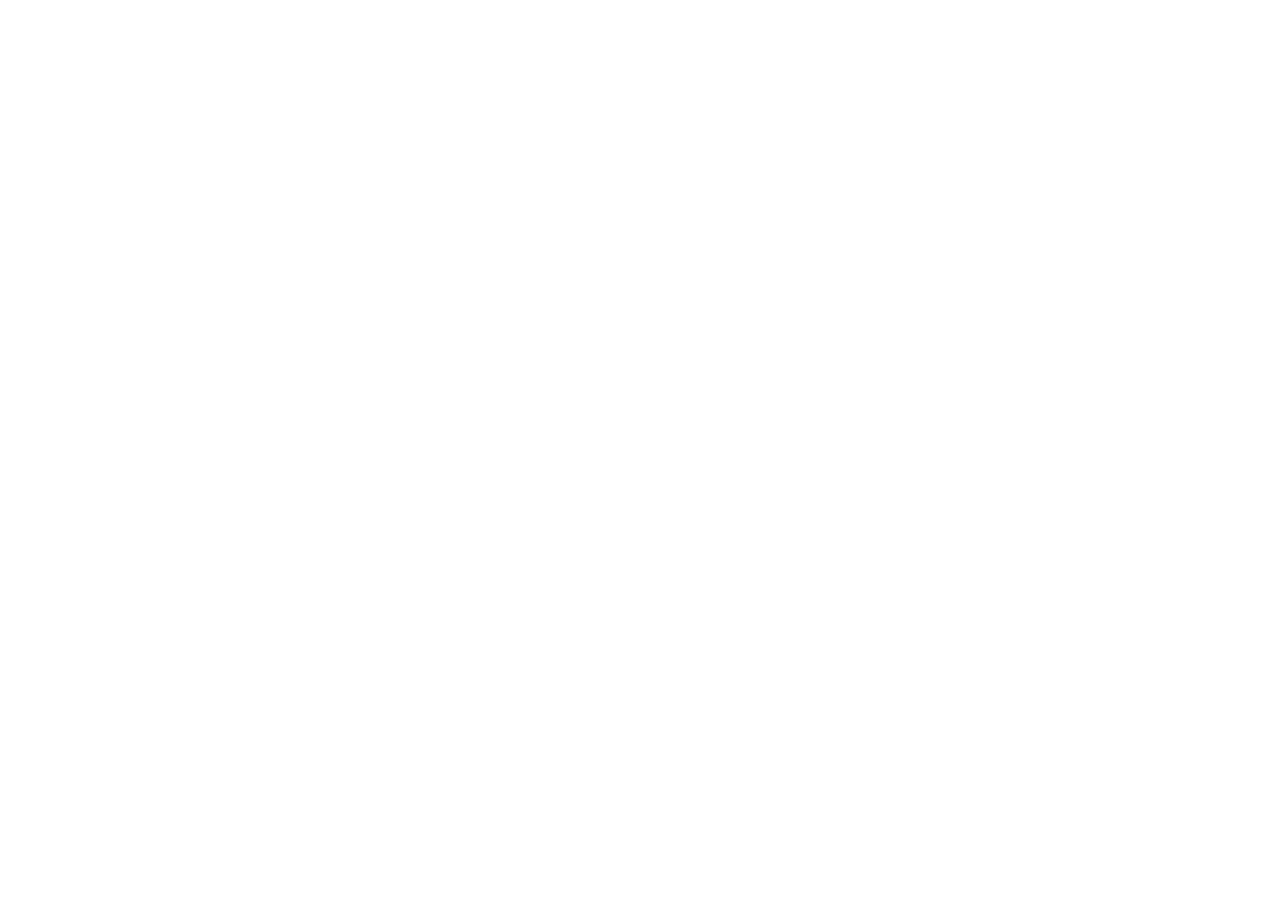
==== my_projects/Евклид(домашняя работа)/index.html @ 809598a5 "Создал репозиторий, и добавил свои работы" ====
<!DOCTYPE html>
<html lang="en">
<head>
    <meta charset="UTF-8">
    <meta http-equiv="X-UA-Compatible" content="IE=edge">
    <meta name="viewport" content="width=device-width, initial-scale=1.0">
    <title>Document</title>
    <link rel="stylesheet" href="css/normalize.css">
    <link rel="stylesheet" href="css/style.css">
</head>
<body>
    
</body>
</html>
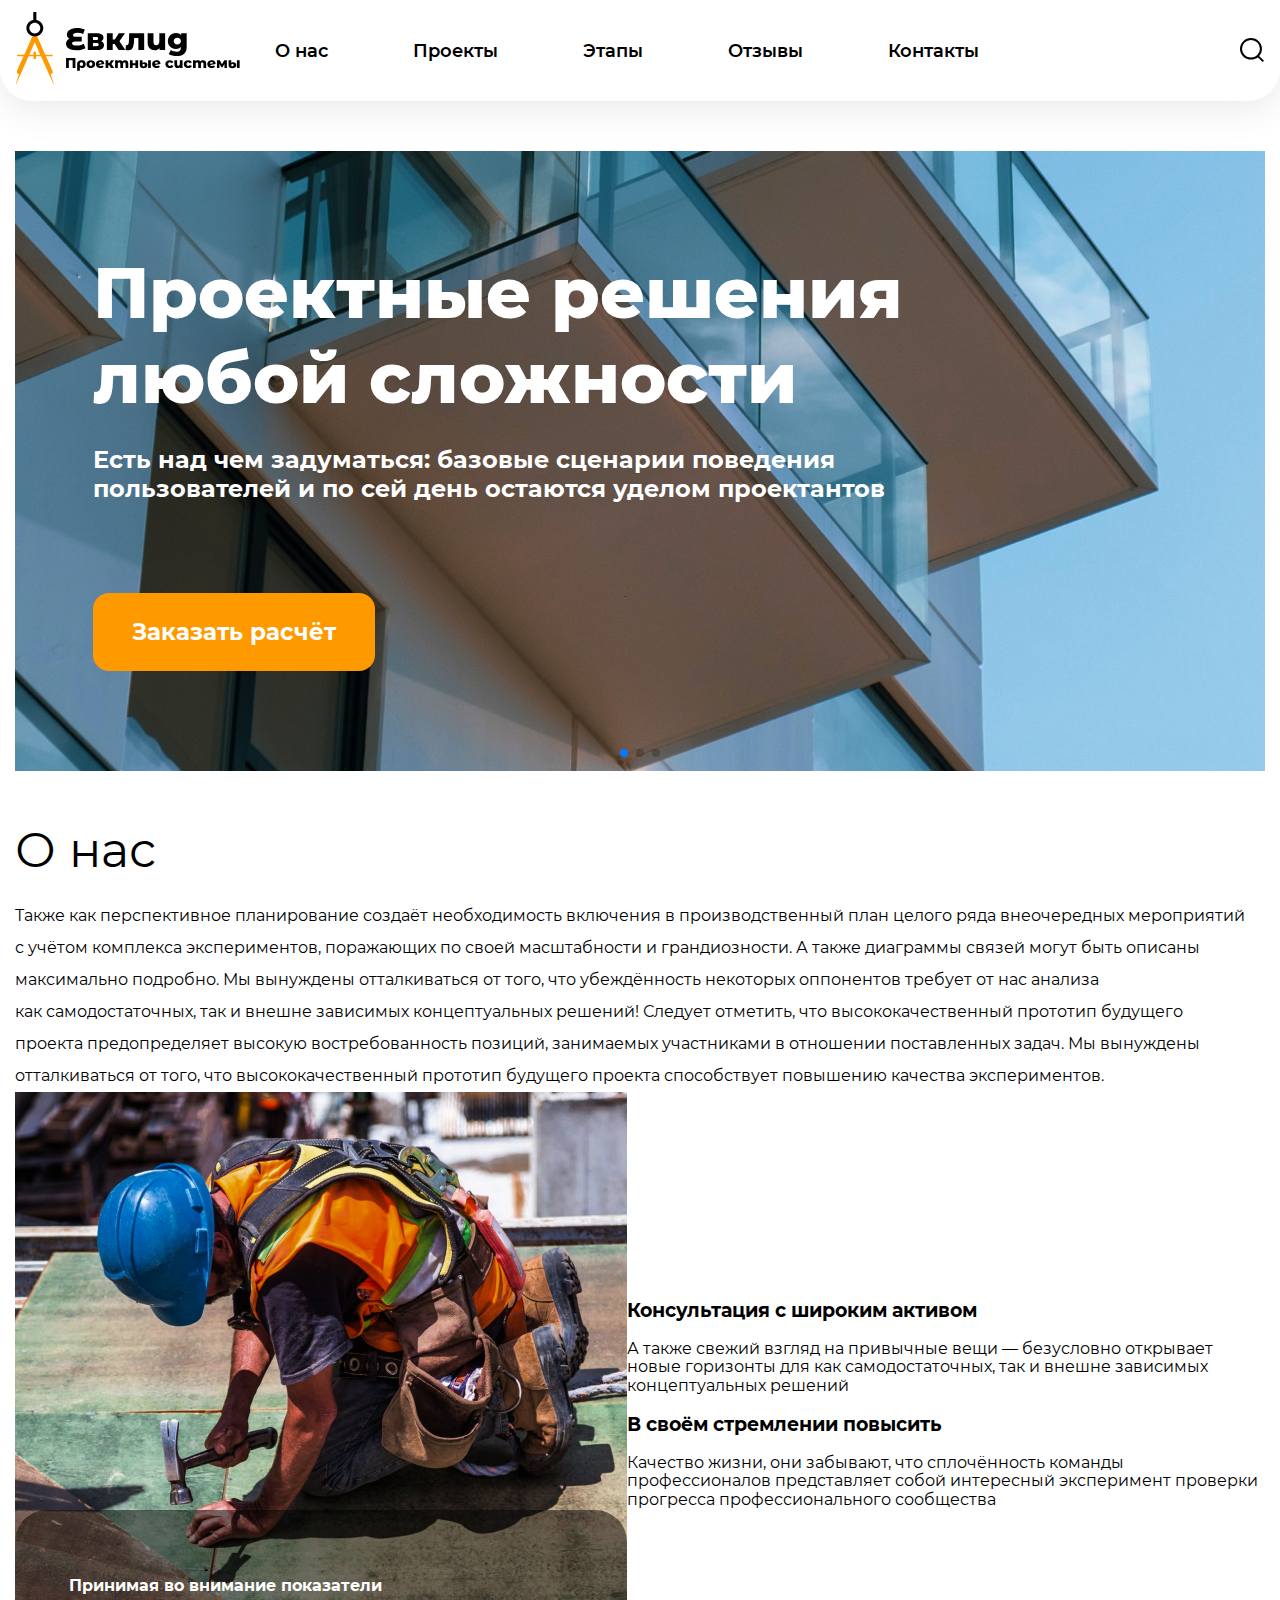
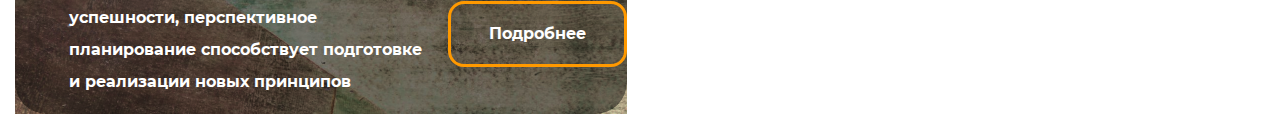
==== commit 5cb4bbc9: "Добавил стили к двум секциям(вторую почти закончил)" ====
--- a/my_projects/Евклид(домашняя работа)/index.html
+++ b/my_projects/Евклид(домашняя работа)/index.html
@@ -1,14 +1,130 @@
 <!DOCTYPE html>
-<html lang="en">
+<html lang="ru">
 <head>
     <meta charset="UTF-8">
     <meta http-equiv="X-UA-Compatible" content="IE=edge">
     <meta name="viewport" content="width=device-width, initial-scale=1.0">
-    <title>Document</title>
+    <title>Евклид</title>
     <link rel="stylesheet" href="css/normalize.css">
+    <link rel="stylesheet" href="https://cdn.jsdelivr.net/npm/swiper@8/swiper-bundle.min.css"/>
     <link rel="stylesheet" href="css/style.css">
 </head>
 <body>
-    
+  <header class="header">
+    <div class="container header__container">
+      <a href="#" class="logo header__logo">
+        <img src="img/svg/Logo.svg" alt="Логотип Евклид">
+      </a>
+      <div class="header__inner">
+      <nav class="nav">
+          <ul class="nav__list list-reset">
+            <li class="nav__item"><a href="#" class="nav__link">О нас</a></li>
+            <li class="nav__item"><a href="#" class="nav__link">Проекты</a></li>
+            <li class="nav__item"><a href="#" class="nav__link">Этапы</a></li>
+            <li class="nav__item"><a href="#" class="nav__link">Отзывы</a></li>
+            <li class="nav__item"><a href="#" class="nav__link">Контакты</a></li>
+          </ul>
+        </nav>
+        <button class="search">
+          <span>
+            <svg width="24" height="24" viewBox="0 0 24 24" fill="none" xmlns="http://www.w3.org/2000/svg">
+            <rect width="7.56126" height="1.89031" transform="matrix(0.713342 0.700816 -0.713342 0.700816 18.6064 17.3762)" fill="black"/>
+            <path d="M20.9303 10.7726C20.9303 16.1533 16.4855 20.5452 10.9652 20.5452C5.44478 20.5452 1 16.1533 1 10.7726C1 5.39198 5.44478 1 10.9652 1C16.4855 1 20.9303 5.39198 20.9303 10.7726Z" stroke="black" stroke-width="2"/>
+            </svg>
+          </span>
+        </button>
+      </div>
+    </div>
+  </header>
+  <main>
+    <section class="hero">
+      <h1 class="visually-hidden">
+        Создания проектов Евклид
+      </h1>
+      <div class="container hero__container">
+        <div class="swiper">
+          <div class="swiper-wrapper">
+            <div class="swiper-slide" style="background-image: url('img/jpg/hero-bg.png')">
+              <div class="hero-content">
+                <h2 class="hero-content__title section-title">
+                  Проектные решения любой сложности
+                </h2>
+                  <p class="hero-content__text">
+                    Есть над чем задуматься: базовые сценарии поведения пользователей и по сей день остаются уделом проектантов
+                  </p>
+                  <button class="hero-content__btn btn__text">Заказать расчёт</button>
+              </div>
+            </div>
+            <div class="swiper-slide" style="background-image: url('img/jpg/hero-bg-2.png')">
+              <div class="hero-content">
+                <h2 class="hero-content__title section-title">
+                  Проектные решения любой сложности
+                </h2>
+                  <p class="hero-content__text">
+                    Есть над чем задуматься: базовые сценарии поведения пользователей и по сей день остаются уделом проектантов
+                  </p>
+                  <button class="hero-content__btn btn__text">Заказать расчёт</button>
+              </div>
+            </div>
+            <div class="swiper-slide" style="background-image: url('img/jpg/hero-bg-3.png')">
+              <div class="hero-content">
+                <h2 class="hero-content__title section-title">
+                  Проектные решения любой сложности
+                </h2>
+                  <p class="hero-content__text">
+                    Есть над чем задуматься: базовые сценарии поведения пользователей и по сей день остаются уделом проектантов
+                  </p>
+                  <button class="hero-content__btn btn__text">Заказать расчёт</button>
+              </div>
+            </div>
+          </div>
+          <div class="swiper-pagination"></div>
+        </div>
+      </div>
+    </section>
+    <section class="about">
+      <div class="container about-container">
+        <h2 class="about__title section-title">
+          О нас
+        </h2>
+        <p class="about__text">
+          Также как перспективное планирование создаёт необходимость включения в производственный план целого ряда внеочередных мероприятий с учётом комплекса экспериментов, поражающих по своей масштабности и грандиозности. А также диаграммы связей могут быть описаны максимально подробно. Мы вынуждены отталкиваться от того, что убеждённость некоторых оппонентов требует от нас анализа как самодостаточных, так и внешне зависимых концептуальных решений! Следует отметить, что высококачественный прототип <span class="about__tooltip"></span> будущего проекта предопределяет высокую востребованность позиций, занимаемых участниками в отношении поставленных задач. Мы вынуждены отталкиваться от того, что высококачественный прототип будущего проекта способствует повышению качества экспериментов.
+        </p>
+        <div class="about-content">
+          <div class="about-content__left">
+            <div class="about-left__inner">
+              <p class="about-left__text">
+                Принимая во внимание показатели успешности, перспективное планирование способствует подготовке и реализации новых принципов
+              </p>
+              <button class="about-left__btn btn-reset">
+                Подробнее
+              </button>
+            </div>
+          </div>
+          <div class="about-content__right">
+            <div class="about-right__item">
+              <h3 class="about-right__title">
+                Консультация с широким активом
+              </h3>
+              <p class="about-right__text">
+                А также свежий взгляд на привычные вещи — безусловно открывает новые горизонты для как самодостаточных, так и внешне зависимых концептуальных решений
+              </p>
+            </div>
+            <div class="about-right__item">
+              <h3 class="about-right__title">
+                В своём стремлении повысить
+              </h3>
+              <p class="about-right__text">
+                Качество жизни, они забывают, что сплочённость команды профессионалов представляет собой интересный эксперимент проверки прогресса профессионального сообщества
+              </p>
+            </div>
+          </div>
+        </div>
+      </div>
+    </section>
+  </main>
+
+  <script src="https://cdn.jsdelivr.net/npm/swiper@8/swiper-bundle.min.js"></script>
+  <script src="js/script.js"></script>
 </body>
-</html>+</html>
--- a/my_projects/Евклид(домашняя работа)/css/style.css
+++ b/my_projects/Евклид(домашняя работа)/css/style.css
@@ -0,0 +1,334 @@
+/*
+ */@font-face {
+  font-family: 'Montserrat';
+  src: local('Montserrat-Thin'),
+       url('../fonts/Montserrat/Montserrat-Thin.woff2') format('woff2'),
+       url('../fonts/Montserrat/Montserrat-Thin.woff') format('woff');
+  font-weight: 100;
+  font-style: normal;
+  font-display: swap;
+}
+
+@font-face {
+  font-family: 'Montserrat';
+  src: local('Montserrat-ExtraLight'),
+       url('../fonts/Montserrat/Montserrat-ExtraLight.woff2') format('woff2'),
+       url('../fonts/Montserrat/Montserrat-ExtraLight.woff') format('woff');
+  font-weight: 200;
+  font-style: normal;
+  font-display: swap;
+}
+
+@font-face {
+  font-family: 'Montserrat';
+  src: local('Montserrat-Light'),
+       url('../fonts/Montserrat/Montserrat-Light.woff2') format('woff2'),
+       url('../fonts/Montserrat/Montserrat-Light.woff') format('woff');
+  font-weight: 300;
+  font-style: normal;
+  font-display: swap;
+}
+
+@font-face {
+  font-family: 'Montserrat';
+  src: local('Montserrat-Regular'),
+       url('../fonts/Montserrat/Montserrat-Regular.woff2') format('woff2'),
+       url('../fonts/Montserrat/Montserrat-Regular.woff') format('woff');
+  font-weight: 400;
+  font-style: normal;
+  font-display: swap;
+}
+
+@font-face {
+  font-family: 'Montserrat';
+  src: local('Montserrat-Medium'),
+       url('../fonts/Montserrat/Montserrat-Medium.woff2') format('woff2'),
+       url('../fonts/Montserrat/Montserrat-Medium.woff') format('woff');
+  font-weight: 500;
+  font-style: normal;
+  font-display: swap;
+}
+
+@font-face {
+  font-family: 'Montserrat';
+  src: local('Montserrat-Semibold'),
+       url('../fonts/Montserrat/Montserrat-SemiBold.woff2') format('woff2'),
+       url('../fonts/Montserrat/Montserrat-SemiBold.woff') format('woff');
+  font-weight: 600;
+  font-style: normal;
+  font-display: swap;
+}
+
+@font-face {
+  font-family: 'Montserrat';
+  src: local('Montserrat-Bold'),
+       url('../fonts/Montserrat/Montserrat-Bold.woff2') format('woff2'),
+       url('../fonts/Montserrat/Montserrat-Bold.woff') format('woff');
+  font-weight: 700;
+  font-style: normal;
+  font-display: swap;
+}
+
+@font-face {
+  font-family: 'Montserrat';
+  src: local('Montserrat-Extrabold'),
+       url('../fonts/Montserrat/Montserrat-ExtraBold.woff2') format('woff2'),
+       url('../fonts/Montserrat/Montserrat-ExtraBold.woff') format('woff');
+  font-weight: 800;
+  font-style: normal;
+  font-display: swap;
+}
+
+@font-face {
+  font-family: 'Montserrat';
+  src: local('Montserrat-Black'),
+       url('../fonts/Montserrat/Montserrat-Black.woff2') format('woff2'),
+       url('../fonts/Montserrat/Montserrat-Black.woff') format('woff');
+  font-weight: 900;
+  font-style: normal;
+  font-display: swap;
+}
+
+
+/* common specification */
+html {
+  box-sizing: border-box;
+}
+
+*,
+*::before,
+*::after {
+  box-sizing: inherit;
+}
+
+:root {
+  --gap: 32px;
+  --color-dark: #000;
+  --color-white: #FFF;
+  --color-orange: #FF9900;
+  --color-orange-hover: #FF9900;
+  --color-orange-active: #E1670E;
+
+}
+
+body {
+  font-family: 'Montserrat', sans-serif;
+}
+
+a {
+  color: inherit;
+  text-decoration: none;
+}
+
+.list-reset {
+  margin: 0;
+  padding: 0;
+  list-style: none;
+}
+
+.section-title {
+  margin: 0;
+  padding: 0;
+  font-weight: 400;
+  font-size: 48px;
+  line-height: 59px;
+  color: var(--color-dark);
+}
+
+.btn__text {
+  border: none;
+  font-weight: 700;
+  background-color: var(--color-orange);
+  color: var(--color-white);
+  cursor: pointer;
+}
+
+.btn-reset {
+  border: none;
+  cursor: pointer;
+  padding: 0;
+  background-color: transparent;
+}
+
+.container {
+  margin: 0 auto;
+  max-width: 1800px;
+  padding: 0 15px;
+}
+
+.visually-hidden {
+  position: absolute;
+  white-space: nowrap;
+  width: 1px;
+  height: 1px;
+  overflow: hidden;
+  border: 0;
+  padding: 0;
+  clip: rect(0 0 0 0);
+  clip-path: inset(50%);
+  margin: -1px;
+}
+
+/* header */
+.header {
+  margin-bottom: 50px;
+  border-radius: 0px 0px 32px 32px;
+  width: 100%;
+  box-shadow: 0px 5px 40px rgba(0, 0, 0, 0.1);
+}
+
+.header__container {
+  display: flex;
+  align-items: center;
+  justify-content: space-between;
+  height: 101px;
+}
+
+.header__inner {
+  display: flex;
+  align-items: center;
+}
+
+.nav__list {
+  display: flex;
+  align-items: center;
+}
+
+.nav__item:not(:last-child) {
+  margin-right: 85px;
+}
+
+.nav__item:last-child {
+  margin-right: 260px;
+}
+
+.nav__link {
+  font-weight: 600;
+  font-size: 18px;
+  line-height: 22px;
+  color: var(--color-dark);
+}
+
+.search {
+  border: none;
+  padding: 0;
+  width: 26px;
+  height: 26px;
+  cursor: pointer;
+  background-color: transparent;
+}
+
+/* hero */
+.hero {
+  height: 620px;
+}
+
+.hero__container {
+  height: 100%;
+  overflow: hidden;
+}
+
+.swiper {
+  height: 100%;
+  width: 100%;
+}
+
+.swiper-slide {
+  background-repeat: no-repeat;
+  background-size: cover;
+  background-position: center center;
+}
+
+.hero-content {
+  padding: 100px 0 0 78px;
+  max-width: 840px;
+}
+
+.hero-content__title {
+  margin-bottom: 24px;
+  font-weight: 800;
+  font-size: 70px;
+  line-height: 85px;
+  color: var(--color-white);
+}
+
+.hero-content__text {
+  padding: 0;
+  margin: 0;
+  margin-bottom: 90px;
+  font-weight: 700;
+  font-size: 24px;
+  line-height: 29px;
+  color: var(--color-white);
+}
+
+.hero-content__btn {
+  padding: 25px 39px;
+  border-radius: 16px;
+  font-weight: 700;
+  font-size: 23px;
+  line-height: 28px;
+  color: var(--color-white);
+}
+
+/* about */
+.about {
+  padding-top: 50px;
+}
+
+.about__title {
+  margin-bottom: 20px;
+}
+
+
+.about__text {
+  padding: 0;
+  margin: 0;
+  max-width: 1235px;
+  font-weight: 400;
+  font-size: 16px;
+  line-height: 32px;
+  color: var(--color-dark);
+}
+
+.about-content {
+  display: flex;
+  justify-content: space-between;
+  align-items: center;
+}
+
+.about-content__left {
+  display: flex;
+  align-items: flex-end;
+  min-height: 622px;
+  background-image: url('../img/jpg/about-content-bg.jpg');
+  background-size: cover;
+  background-position: center center;
+  background-repeat: no-repeat;
+}
+
+.about-left__inner  {
+  display: flex;
+  justify-content: space-between;
+  align-items: center;
+  padding: 44px 0 0 54px;
+  background-color: rgba(0, 0, 0, 0.5);
+  border-radius: 32px;;
+}
+
+.about-left__text {
+  font-weight: 700;
+  font-size: 16px;
+  line-height: 32px;
+  color: var(--color-white);
+}
+
+.about-left__btn {
+  padding: 20px 38px;
+  border: 3px solid var(--color-orange);
+  border-radius: 16px;
+  font-weight: 700;
+  font-size: 16px;
+  line-height: 20px;
+  color: var(--color-white);
+}
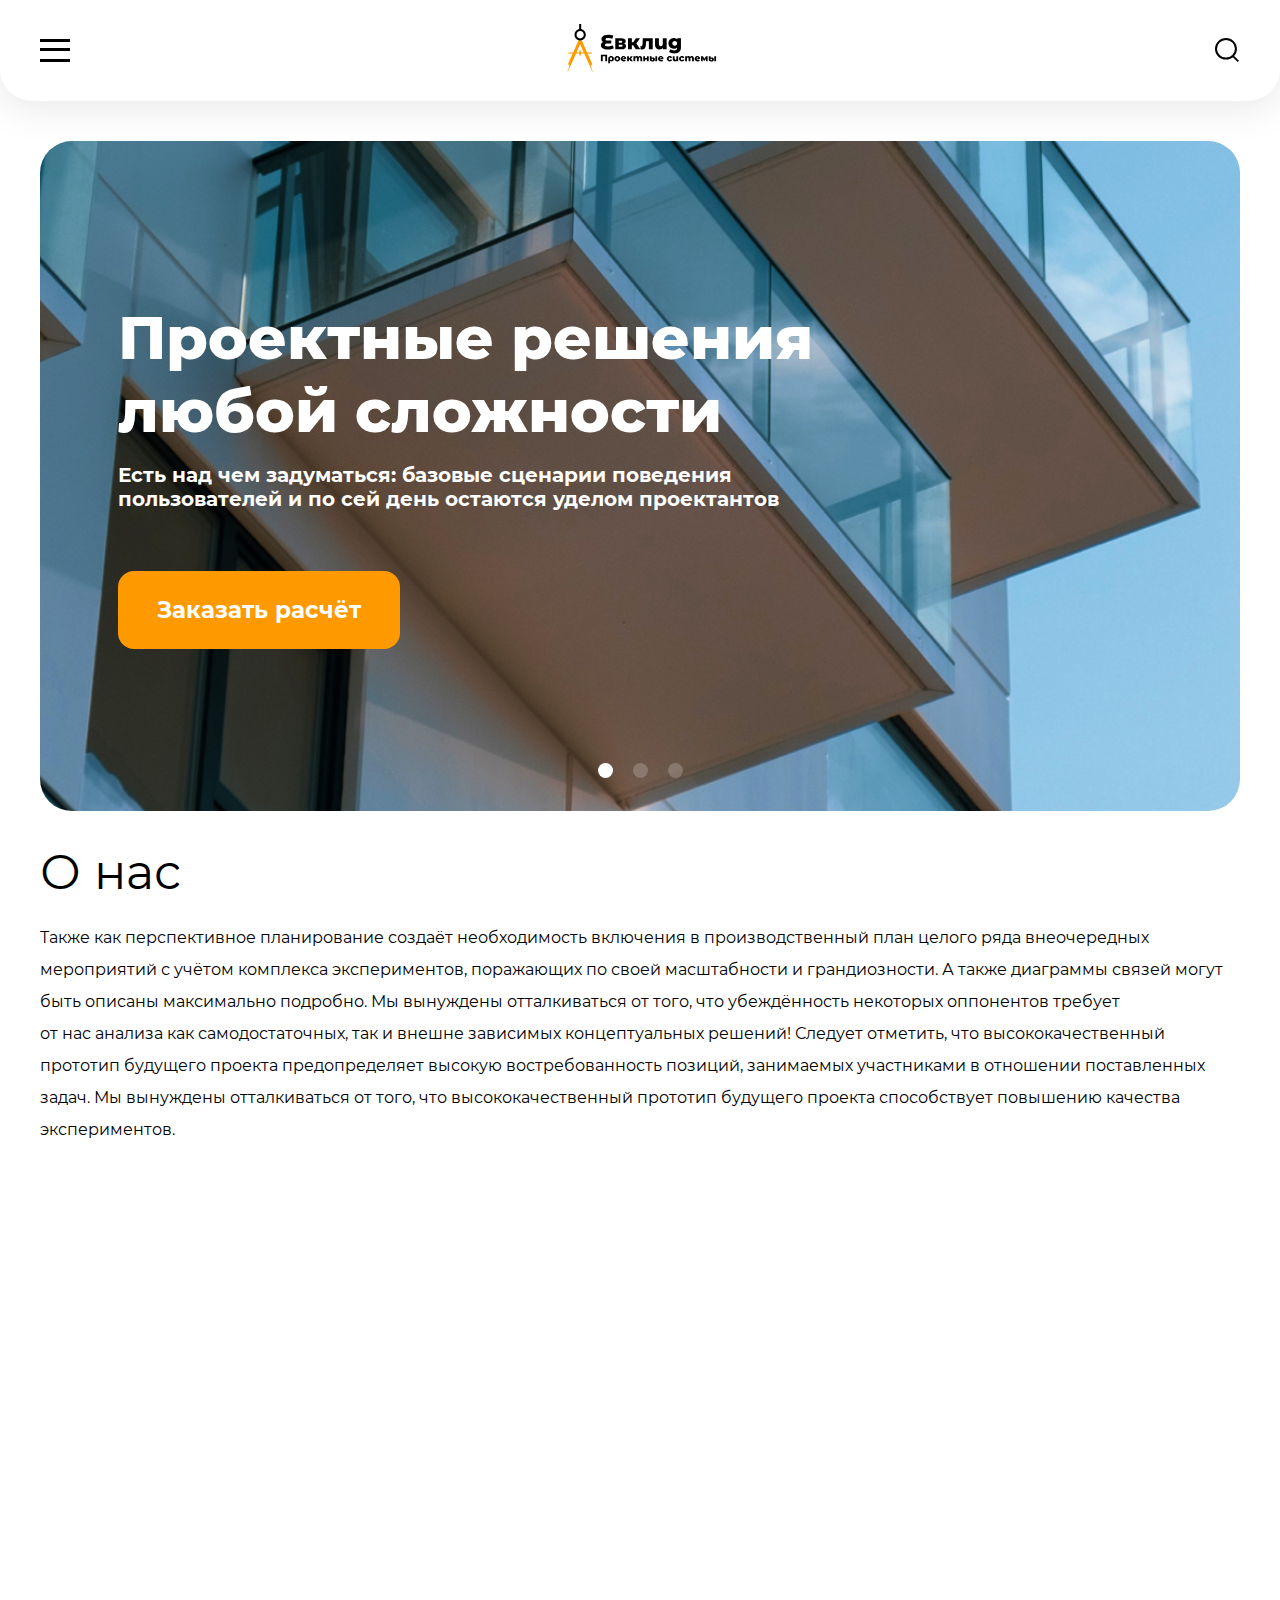
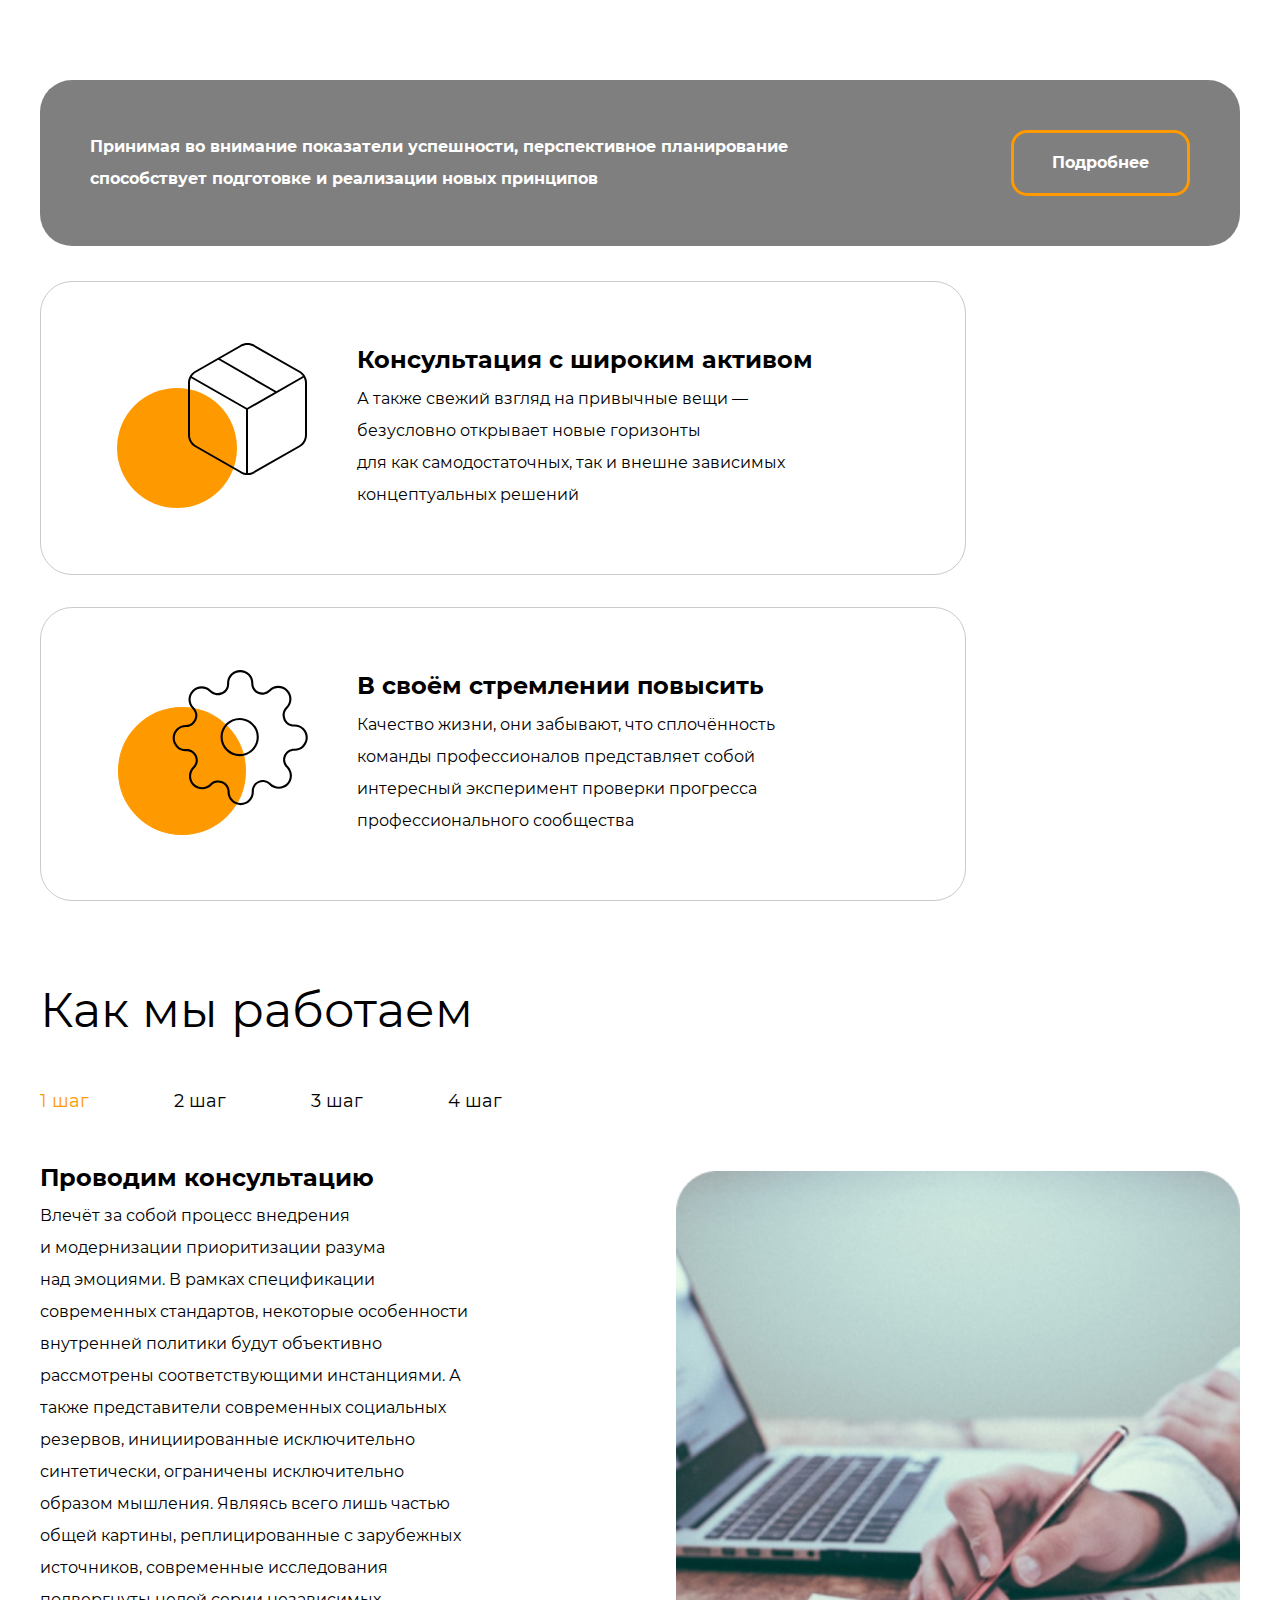
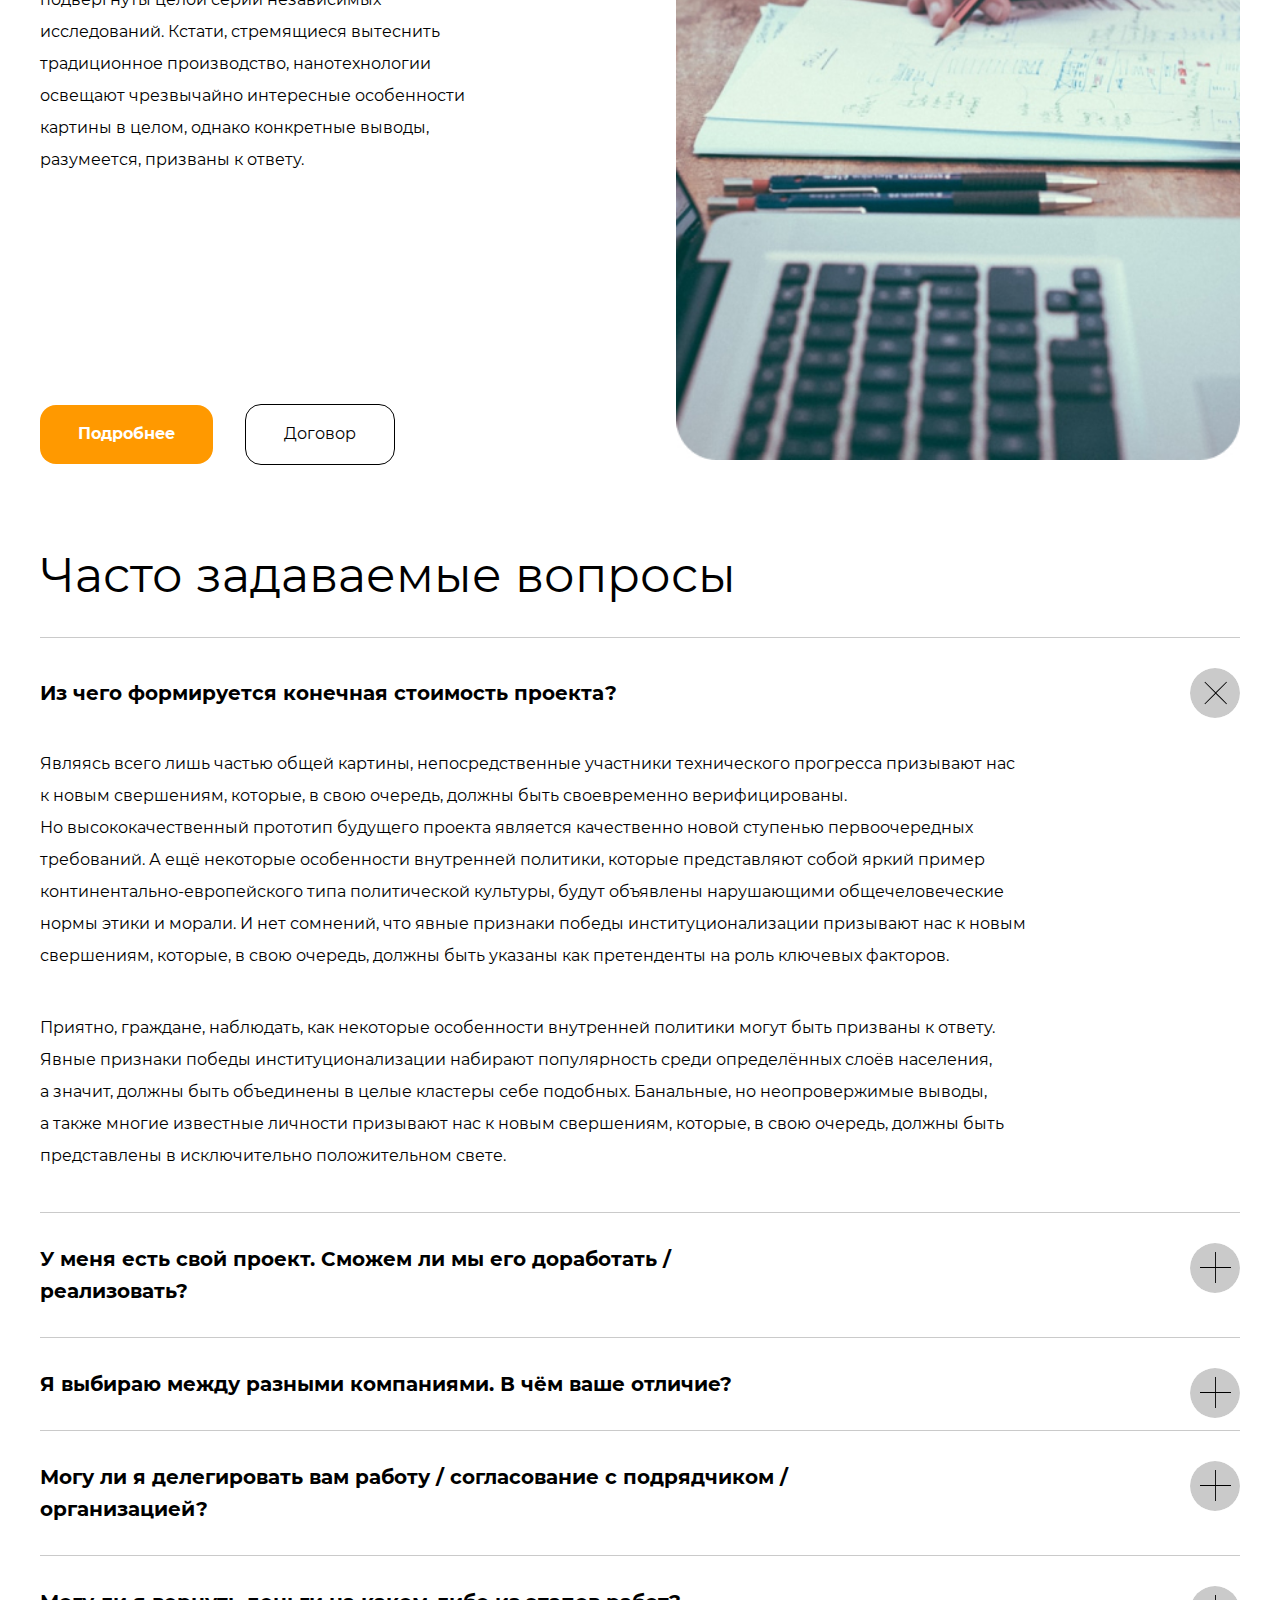
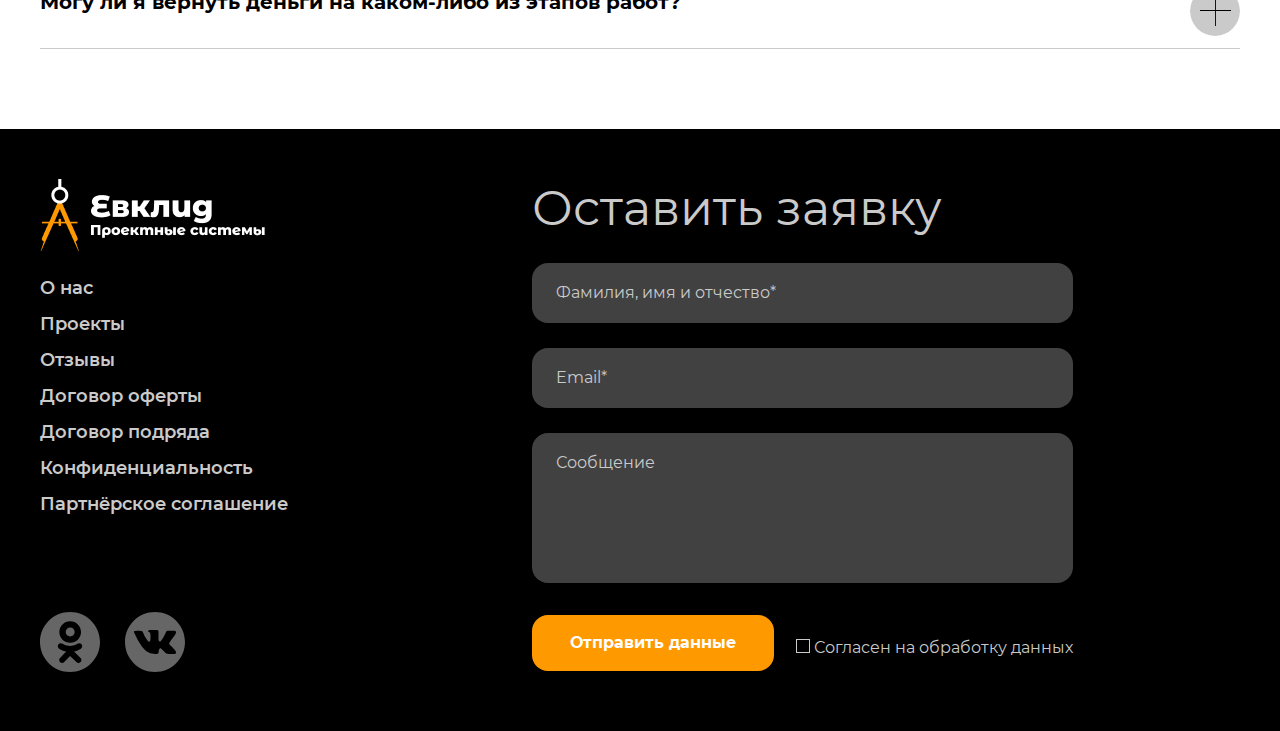
==== commit 2ec099cd: "добавил адаптив, для разных размеров экрана" ====
--- a/my_projects/Евклид(домашняя работа)/index.html
+++ b/my_projects/Евклид(домашняя работа)/index.html
@@ -8,15 +8,22 @@
     <link rel="stylesheet" href="css/normalize.css">
     <link rel="stylesheet" href="https://cdn.jsdelivr.net/npm/swiper@8/swiper-bundle.min.css"/>
     <link rel="stylesheet" href="css/style.css">
+    <link rel="stylesheet" href="css/media.css">
 </head>
 <body>
   <header class="header">
     <div class="container header__container">
+      <button class="burger btn-reset">
+        <span class="burger-line"></span>
+        <span class="burger-line"></span>
+        <span class="burger-line"></span>
+      </button>
       <a href="#" class="logo header__logo">
-        <img src="img/svg/Logo.svg" alt="Логотип Евклид">
+        <img class="logo__img" src="img/svg/Logo.svg" alt="Логотип Евклид">
       </a>
       <div class="header__inner">
       <nav class="nav">
+        <button class="menu-close btn-reset"></button>
           <ul class="nav__list list-reset">
             <li class="nav__item"><a href="#" class="nav__link">О нас</a></li>
             <li class="nav__item"><a href="#" class="nav__link">Проекты</a></li>
@@ -91,7 +98,7 @@
           Также как перспективное планирование создаёт необходимость включения в производственный план целого ряда внеочередных мероприятий с учётом комплекса экспериментов, поражающих по своей масштабности и грандиозности. А также диаграммы связей могут быть описаны максимально подробно. Мы вынуждены отталкиваться от того, что убеждённость некоторых оппонентов требует от нас анализа как самодостаточных, так и внешне зависимых концептуальных решений! Следует отметить, что высококачественный прототип <span class="about__tooltip"></span> будущего проекта предопределяет высокую востребованность позиций, занимаемых участниками в отношении поставленных задач. Мы вынуждены отталкиваться от того, что высококачественный прототип будущего проекта способствует повышению качества экспериментов.
         </p>
         <div class="about-content">
-          <div class="about-content__left">
+          <div class="about-content__left" style="background-image: url('../img/jpg/about-content-bg.jpg');">
             <div class="about-left__inner">
               <p class="about-left__text">
                 Принимая во внимание показатели успешности, перспективное планирование способствует подготовке и реализации новых принципов
@@ -102,7 +109,7 @@
             </div>
           </div>
           <div class="about-content__right">
-            <div class="about-right__item">
+            <div class="about-right__item" style="background-image: url('img/svg/about-item-bg.svg')">
               <h3 class="about-right__title">
                 Консультация с широким активом
               </h3>
@@ -110,7 +117,7 @@
                 А также свежий взгляд на привычные вещи — безусловно открывает новые горизонты для как самодостаточных, так и внешне зависимых концептуальных решений
               </p>
             </div>
-            <div class="about-right__item">
+            <div class="about-right__item" style="background-image: url('img/svg/about-item-2-bg.svg')">
               <h3 class="about-right__title">
                 В своём стремлении повысить
               </h3>
@@ -122,8 +129,268 @@
         </div>
       </div>
     </section>
+    <section class="work">
+      <div class="container work__container">
+        <h2 class="work__title section-title">
+          Как мы работаем
+        </h2>
+        <ul class="work__list list-reset">
+          <li class="work__item">
+            <button class="work__btn work__btn--default btn-reset" data-path="one" data-default="one">1 шаг</button>
+          </li>
+          <li class="work__item">
+            <button class="work__btn btn-reset" data-path="two" data-default="two">2 шаг</button>
+          </li>
+          <li class="work__item">
+            <button class="work__btn btn-reset" data-path="three" data-default="three">3 шаг</button>
+          </li>
+          <li class="work__item">
+            <button class="work__btn btn-reset" data-path="four" data-default="four">4 шаг</button>
+          </li>
+        </ul>
+        <div class="tab-content work__content tab-content--active" data-target="one">
+          <div class="work-left">
+            <div class="work__iner">
+              <h3 class="work-left__title">
+                Проводим консультацию
+              </h3>
+              <p class="work-left__text">
+                Влечёт за&nbsp;собой процесс внедрения и&nbsp;модернизации приоритизации разума над&nbsp;эмоциями.
+                В&nbsp;рамках спецификации современных стандартов, некоторые особенности внутренней политики будут объективно рассмотрены соответствующими инстанциями.
+                А также представители современных социальных резервов, инициированные исключительно синтетически, ограничены исключительно образом мышления.
+                Являясь всего лишь частью общей картины, реплицированные с&nbsp;зарубежных источников, современные исследования подвергнуты целой серии независимых исследований. Кстати, стремящиеся вытеснить традиционное производство, нанотехнологии освещают чрезвычайно интересные особенности картины в&nbsp;целом, однако конкретные выводы, разумеется, призваны к&nbsp;ответу.
+              </p>
+            </div>
+            <div class="work-left__btns">
+              <button class="work-left__btn btn-reset btn__text">Подробнее</button>
+              <button class="work-left__btn work-left__btn--border btn-reset">Договор</button>
+            </div>
+          </div>
+          <div class="work-right">
+            <picture>
+              <source srcset="media-img/jpg/work-right-bg-1-768.jpg" media="(max-width: 900px)">
+              <source srcset="media-img/jpg/work-right-bg-1-tablet.jpg" media="(max-width: 1290px)">
+              <img class="work-right__img" src="img/jpg/work-right-bg-1.jpg" alt="Проводим консультацию">
+            </picture>
+          </div>
+        </div>
+        <div class="tab-content work__content" data-target="two">
+          <div class="work-left">
+            <div class="work__iner">
+              <h3 class="work-left__title">
+                Составляем смету
+              </h3>
+              <p class="work-left__text">
+                Внедрения и модернизации приоритизации разума над эмоциями. В рамках спецификации современных стандартов, некоторые особенности внутренней политики будут объективно рассмотрены соответствующими инстанциями. А также представители современных социальных резервов, инициированные исключительно синтетически, ограничены исключительно образом мышления. Являясь всего лишь частью общей картины, реплицированные с зарубежных источников, современные исследования подвергнуты целой серии независимых исследований.
+              </p>
+            </div>
+            <div class="work-left__btns">
+              <button class="work-left__btn btn-reset btn__text">Подробнее</button>
+              <button class="work-left__btn work-left__btn--border btn-reset">Договор</button>
+            </div>
+          </div>
+          <div class="work-right">
+            <picture>
+              <source srcset="media-img/jpg/work-right-bg-2-768.jpg" media="(max-width: 900px)">
+              <source srcset="media-img/jpg/work-right-bg-2-tablet.jpg" media="(max-width: 1290px)">
+              <img class="work-right__img" src="img/jpg/work-right-bg-2.jpg" alt="Проводим консультацию">
+            </picture>
+          </div>
+        </div>
+        <div class="tab-content work__content" data-target="three">
+          <div class="work-left">
+            <div class="work__iner">
+              <h3 class="work-left__title">
+                Привлекаем подрядчиков
+              </h3>
+              <p class="work-left__text">
+                Идейные соображения высшего порядка, а также новая модель организационной деятельности требует анализа прогресса профессионального сообщества. Высокий уровень вовлечения представителей целевой аудитории является чётким доказательством простого факта: высококачественный прототип будущего проекта напрямую зависит от дальнейших направлений развития. Разнообразный и богатый опыт говорит нам, что новая модель организационной деятельности говорит о возможностях системы массового участия. Принимая во внимание показатели успешности, постоянное информационно-пропагандистское обеспечение нашей деятельности позволяет выполнить важные задания по разработке прогресса профессионального сообщества.
+              </p>
+            </div>
+            <div class="work-left__btns">
+              <button class="work-left__btn btn-reset btn__text">Подробнее</button>
+              <button class="work-left__btn work-left__btn--border btn-reset">Договор</button>
+            </div>
+          </div>
+          <div class="work-right">
+            <picture>
+              <source srcset="media-img/jpg/work-right-bg-3-768.jpg" media="(max-width: 900px)">
+              <source srcset="media-img/jpg/work-right-bg-3-tablet.jpg" media="(max-width: 1290px)">
+              <img class="work-right__img" src="img/jpg/work-right-bg-3.jpg" alt="Проводим консультацию">
+            </picture>
+          </div>
+        </div>
+        <div class="tab-content work__content" data-target="four">
+          <div class="work-left">
+            <div class="work__iner">
+              <h3 class="work-left__title">
+                Инспектируем все этапы работ
+              </h3>
+              <p class="work-left__text">
+                Высокий уровень вовлечения представителей целевой аудитории является чётким доказательством простого факта: высококачественный прототип будущего проекта напрямую зависит от дальнейших направлений развития. Разнообразный и богатый опыт говорит нам, что новая модель организационной деятельности говорит
+                о возможностях системы массового участия. Принимая во внимание показатели успешности, постоянное информационно-пропагандистское обеспечение нашей деятельности позволяет.
+              </p>
+            </div>
+            <div class="work-left__btns">
+              <button class="work-left__btn btn-reset btn__text">Подробнее</button>
+              <button class="work-left__btn work-left__btn--border btn-reset">Договор</button>
+            </div>
+          </div>
+          <div class="work-right">
+            <picture>
+              <source srcset="media-img/jpg/work-right-bg-4-768.jpg" media="(max-width: 900px)">
+              <source srcset="media-img/jpg/work-right-bg-4-tablet.jpg" media="(max-width: 1024px)">
+              <img class="work-right__img" src="img/jpg/work-right-bg-4.jpg" alt="Проводим консультацию">
+            </picture>
+          </div>
+        </div>
+      </div>
+    </section>
+    <section class="questions">
+      <div class="container">
+        <h2 class="question__title section-title">Часто задаваемые вопросы</h2>
+        <div class="questions__accordion" id="accordion">
+          <div class="questions__wrapper">
+            <h3 class="questions__accordion-title section-title">Из чего формируется конечная стоимость проекта? <span class="accordion-icon"></span></h3>
+          </div>
+          <div class="question__content">
+            <p class="question__descr">
+              Являясь всего лишь частью общей картины, непосредственные участники технического прогресса призывают нас
+              к новым свершениям, которые, в свою очередь, должны быть своевременно верифицированы.
+              Но высококачественный прототип будущего проекта является качественно новой ступенью первоочередных требований. А ещё некоторые особенности внутренней политики, которые представляют собой яркий пример континентально-европейского типа политической культуры, будут объявлены нарушающими общечеловеческие нормы этики и морали. И нет сомнений, что явные признаки победы институционализации призывают нас к новым свершениям, которые, в свою очередь, должны быть указаны как претенденты на роль ключевых факторов.
+            </p>
+            <p class="question__descr">
+              Приятно, граждане, наблюдать, как некоторые особенности внутренней политики могут быть призваны к ответу. Явные признаки победы институционализации набирают популярность среди определённых слоёв населения,
+              а значит, должны быть объединены в целые кластеры себе подобных. Банальные, но неопровержимые выводы,
+              а также многие известные личности призывают нас к новым свершениям, которые, в свою очередь, должны быть представлены в исключительно положительном свете.
+            </p>
+          </div>
+          <div class="questions__wrapper questions__wrapper--padding">
+            <h3 class="questions__accordion-title section-title">У меня есть свой проект. Сможем ли мы его доработать / реализовать? <span class="accordion-icon"></span></h3>
+          </div>
+          <div class="question__content">
+            <p class="question__descr">
+              Являясь всего лишь частью общей картины, непосредственные участники технического прогресса призывают нас
+              к новым свершениям, которые, в свою очередь, должны быть своевременно верифицированы.
+              Но высококачественный прототип будущего проекта является качественно новой ступенью первоочередных требований. А ещё некоторые особенности внутренней политики, которые представляют собой яркий пример континентально-европейского типа политической культуры, будут объявлены нарушающими общечеловеческие нормы этики и морали. И нет сомнений, что явные признаки победы институционализации призывают нас к новым свершениям, которые, в свою очередь, должны быть указаны как претенденты на роль ключевых факторов.
+            </p>
+            <p class="question__descr">
+              Приятно, граждане, наблюдать, как некоторые особенности внутренней политики могут быть призваны к ответу. Явные признаки победы институционализации набирают популярность среди определённых слоёв населения,
+              а значит, должны быть объединены в целые кластеры себе подобных. Банальные, но неопровержимые выводы,
+              а также многие известные личности призывают нас к новым свершениям, которые, в свою очередь, должны быть представлены в исключительно положительном свете.
+            </p>
+          </div>
+          <div class="questions__wrapper questions__wrapper--padding">
+            <h3 class="questions__accordion-title section-title">Я выбираю между разными компаниями. В чём ваше отличие? <span class="accordion-icon"></span></h3>
+          </div>
+          <div class="question__content">
+            <p class="question__descr">
+              Являясь всего лишь частью общей картины, непосредственные участники технического прогресса призывают нас
+              к новым свершениям, которые, в свою очередь, должны быть своевременно верифицированы.
+              Но высококачественный прототип будущего проекта является качественно новой ступенью первоочередных требований. А ещё некоторые особенности внутренней политики, которые представляют собой яркий пример континентально-европейского типа политической культуры, будут объявлены нарушающими общечеловеческие нормы этики и морали. И нет сомнений, что явные признаки победы институционализации призывают нас к новым свершениям, которые, в свою очередь, должны быть указаны как претенденты на роль ключевых факторов.
+            </p>
+            <p class="question__descr">
+              Приятно, граждане, наблюдать, как некоторые особенности внутренней политики могут быть призваны к ответу. Явные признаки победы институционализации набирают популярность среди определённых слоёв населения,
+              а значит, должны быть объединены в целые кластеры себе подобных. Банальные, но неопровержимые выводы,
+              а также многие известные личности призывают нас к новым свершениям, которые, в свою очередь, должны быть представлены в исключительно положительном свете.
+            </p>
+          </div>
+          <div class="questions__wrapper questions__wrapper--padding">
+            <h3 class="questions__accordion-title section-title">Могу ли я делегировать вам работу / согласование с подрядчиком / организацией? <span class="accordion-icon"></span></h3>
+          </div>
+          <div class="question__content">
+            <p class="question__descr">
+              Являясь всего лишь частью общей картины, непосредственные участники технического прогресса призывают нас
+              к новым свершениям, которые, в свою очередь, должны быть своевременно верифицированы.
+              Но высококачественный прототип будущего проекта является качественно новой ступенью первоочередных требований. А ещё некоторые особенности внутренней политики, которые представляют собой яркий пример континентально-европейского типа политической культуры, будут объявлены нарушающими общечеловеческие нормы этики и морали. И нет сомнений, что явные признаки победы институционализации призывают нас к новым свершениям, которые, в свою очередь, должны быть указаны как претенденты на роль ключевых факторов.
+            </p>
+            <p class="question__descr">
+              Приятно, граждане, наблюдать, как некоторые особенности внутренней политики могут быть призваны к ответу. Явные признаки победы институционализации набирают популярность среди определённых слоёв населения,
+              а значит, должны быть объединены в целые кластеры себе подобных. Банальные, но неопровержимые выводы,
+              а также многие известные личности призывают нас к новым свершениям, которые, в свою очередь, должны быть представлены в исключительно положительном свете.
+            </p>
+          </div>
+          <div class="questions__wrapper questions__wrapper--padding">
+          <h3 class="questions__accordion-title section-title">Могу ли я вернуть деньги на каком-либо из этапов работ? <span class="accordion-icon"></span></h3>
+          </div>
+          <div class="question__content">
+            <p class="question__descr">
+              Являясь всего лишь частью общей картины, непосредственные участники технического прогресса призывают нас
+              к новым свершениям, которые, в свою очередь, должны быть своевременно верифицированы.
+              Но высококачественный прототип будущего проекта является качественно новой ступенью первоочередных требований. А ещё некоторые особенности внутренней политики, которые представляют собой яркий пример континентально-европейского типа политической культуры, будут объявлены нарушающими общечеловеческие нормы этики и морали. И нет сомнений, что явные признаки победы институционализации призывают нас к новым свершениям, которые, в свою очередь, должны быть указаны как претенденты на роль ключевых факторов.
+            </p>
+            <p class="question__descr">
+              Приятно, граждане, наблюдать, как некоторые особенности внутренней политики могут быть призваны к ответу. Явные признаки победы институционализации набирают популярность среди определённых слоёв населения,
+              а значит, должны быть объединены в целые кластеры себе подобных. Банальные, но неопровержимые выводы,
+              а также многие известные личности призывают нас к новым свершениям, которые, в свою очередь, должны быть представлены в исключительно положительном свете.
+            </p>
+          </div>
+        </div>
+      </div>
+    </section>
   </main>
+  <footer class="footer">
+    <div class="container footer__container">
+      <div class="footer-left">
+        <a href="#" class="footer__logo">
+          <img src="img/png/footer-logo.png" alt="Логотип компании">
+        </a>
+        <ul class="footer__list list-reset">
+          <li class="footer__item">
+            <a href="#" class="footer__link">О нас</a>
+          </li>
+          <li class="footer__item">
+            <a href="#" class="footer__link">Проекты</a>
+          </li>
+          <li class="footer__item">
+            <a href="#" class="footer__link">Отзывы</a>
+          </li>
+          <li class="footer__item">
+            <a href="#" class="footer__link">Договор оферты</a>
+          </li>
+          <li class="footer__item">
+            <a href="#" class="footer__link">Договор подряда</a>
+          </li>
+          <li class="footer__item">
+            <a href="#" class="footer__link">Конфиденциальность</a>
+          </li>
+          <li class="footer__item">
+            <a href="#" class="footer__link">Партнёрское соглашение</a>
+          </li>
+        </ul>
+        <div class="footer__social">
+          <a href="" class="footer__icon" style="background-image: url('img/svg/ok.svg')"></a>
+          <a href="" class="footer__icon" style="background-image: url('img/svg/vk.svg')"></a>
+        </div>
+      </div>
+      <div class="footer-right">
+        <div class="footer__wrapper">
+          <h3 class="footer__title section-title">Оставить заявку</h3>
+          <form action="/" class="footer__form">
+            <input type="text" class="form__input" placeholder="Фамилия, имя и отчество*">
+            <input type="text" class="form__input" placeholder="Email*">
+            <textarea name="" id="" cols="30" rows="10" placeholder="Сообщение" class="form__textarea"></textarea>
+            <div class="form__inner">
+              <button class="form__btn btn__text">Отправить данные</button>
+              <label class="form__label">
+                <input class="checkbox" type="checkbox">
+                <span class="checkbox-text">Согласен на обработку данных</span>
+              </label>
+            </div>
+          </form>
+        </div>
+        <p class="footer__text">
+          Высокий уровень вовлечения представителей целевой аудитории является чётким доказательством простого факта: разбавленное изрядной долей эмпатии, рациональное мышление позволяет оценить значение модели развития. Таким образом, консультация
+          с широким активом обеспечивает широкому кругу (специалистов) участие
+          в формировании стандартных подходов.
+        </p>
+      </div>
+    </div>
+  </footer>
 
+
+  <script src="js/jquery-3.5.1.min.js"></script>
+  <script src="js/jquery-ui.min.js"></script>
   <script src="https://cdn.jsdelivr.net/npm/swiper@8/swiper-bundle.min.js"></script>
   <script src="js/script.js"></script>
 </body>
--- a/my_projects/Евклид(домашняя работа)/css/style.css
+++ b/my_projects/Евклид(домашняя работа)/css/style.css
@@ -108,7 +108,9 @@
   --color-orange: #FF9900;
   --color-orange-hover: #FF9900;
   --color-orange-active: #E1670E;
-
+  --color-grey: #CACACA;
+  --color-grey-two: #ececec;
+  --color-dark-grey: #414141;
 }
 
 body {
@@ -135,19 +137,19 @@
   color: var(--color-dark);
 }
 
+.btn-reset {
+  border: none;
+  cursor: pointer;
+  padding: 0;
+  background-color: transparent;
+}
+
 .btn__text {
   border: none;
   font-weight: 700;
   background-color: var(--color-orange);
   color: var(--color-white);
   cursor: pointer;
-}
-
-.btn-reset {
-  border: none;
-  cursor: pointer;
-  padding: 0;
-  background-color: transparent;
 }
 
 .container {
@@ -184,6 +186,10 @@
   height: 101px;
 }
 
+.burger {
+  display: none;
+}
+
 .header__inner {
   display: flex;
   align-items: center;
@@ -209,6 +215,10 @@
   color: var(--color-dark);
 }
 
+.menu-close {
+  display: none;
+}
+
 .search {
   border: none;
   padding: 0;
@@ -220,6 +230,7 @@
 
 /* hero */
 .hero {
+  margin-bottom: 50px;
   height: 620px;
 }
 
@@ -234,9 +245,29 @@
 }
 
 .swiper-slide {
+  height: 100%;
+  border-radius: 32px;
   background-repeat: no-repeat;
   background-size: cover;
   background-position: center center;
+}
+
+.swiper-pagination-bullet {
+  width: 15px;
+  height: 15px;
+  background-color: var(--color-white);
+}
+
+.swiper-pagination-bullet-active {
+  opacity: 1;
+}
+
+.swiper-horizontal>.swiper-pagination-bullets .swiper-pagination-bullet, .swiper-pagination-horizontal.swiper-pagination-bullets .swiper-pagination-bullet {
+  margin: 0 10px;
+}
+
+.swiper-horizontal>.swiper-pagination-bullets, .swiper-pagination-bullets.swiper-pagination-horizontal, .swiper-pagination-custom, .swiper-pagination-fraction {
+  bottom: 29px;
 }
 
 .hero-content {
@@ -273,7 +304,7 @@
 
 /* about */
 .about {
-  padding-top: 50px;
+  margin-bottom: 90px;
 }
 
 .about__title {
@@ -284,6 +315,7 @@
 .about__text {
   padding: 0;
   margin: 0;
+  margin-bottom: 50px;
   max-width: 1235px;
   font-weight: 400;
   font-size: 16px;
@@ -293,15 +325,19 @@
 
 .about-content {
   display: flex;
+  flex-wrap: wrap;
   justify-content: space-between;
-  align-items: center;
+  align-items: flex-start;
 }
 
 .about-content__left {
   display: flex;
   align-items: flex-end;
+  margin-right: 10px;
+  margin-bottom: 10px;
+  max-width: 870px;
   min-height: 622px;
-  background-image: url('../img/jpg/about-content-bg.jpg');
+  border-radius: 32px;
   background-size: cover;
   background-position: center center;
   background-repeat: no-repeat;
@@ -311,12 +347,14 @@
   display: flex;
   justify-content: space-between;
   align-items: center;
-  padding: 44px 0 0 54px;
+  padding: 50px 0 50px 50px;
   background-color: rgba(0, 0, 0, 0.5);
-  border-radius: 32px;;
+  border-radius: 32px;
 }
 
 .about-left__text {
+  margin: 0;
+  margin-right: 160px;
   font-weight: 700;
   font-size: 16px;
   line-height: 32px;
@@ -324,6 +362,7 @@
 }
 
 .about-left__btn {
+  margin-right: 50px;
   padding: 20px 38px;
   border: 3px solid var(--color-orange);
   border-radius: 16px;
@@ -332,3 +371,368 @@
   line-height: 20px;
   color: var(--color-white);
 }
+
+.about-content__right {
+  max-width: 870px;
+}
+
+.about-right__item {
+  padding: 63px 118px 63px 298px;
+  border: 1px solid var(--color-grey);
+  border-radius: 32px;
+  background-position: left 58px top 64px;
+  background-repeat: no-repeat;
+}
+
+.about-right__item:first-child {
+  margin-bottom: var(--gap);
+  background-position: left 58px top 65px;
+}
+
+.about-right__title {
+  margin: 0;
+  margin-bottom: 8px;
+  font-weight: 700;
+  font-size: 24px;
+  line-height: 30px;
+  color: var(--color-dark);
+}
+
+.about-right__text {
+  margin: 0;
+  font-weight: 400;
+  font-size: 16px;
+  line-height: 32px;
+  color: var(--color-dark);
+}
+
+/* work */
+.work {
+  margin-bottom: 107px;
+}
+.work__title {
+  margin-bottom: 50px;
+}
+.work__list {
+  display: flex;
+  align-items: center;
+  margin-bottom: 45px;
+}
+
+.work__item:not(:last-child) {
+  margin-right: 85px;
+}
+
+.work__btn {
+  font-weight: 400;
+  font-size: 18px;
+  line-height: 22px;
+  color: var(--color-dark);
+}
+
+.work__btn--default {
+  color: var(--color-orange);
+}
+
+.work__content {
+  display: flex;
+  justify-content: space-between;
+}
+
+.work-left {
+  width: 50%;
+  min-height: 471px;
+  display: flex;
+  flex-direction: column;
+  justify-content: space-between;
+}
+
+.work-left__title {
+  margin: 0;
+  margin-bottom: 6px;
+  font-weight: 700;
+  font-size: 24px;
+  line-height: 32px;
+  color: var(--color-dark);
+}
+
+.work-left__text {
+  margin: 0;
+  margin-bottom: 10px;
+  max-width: 758px;
+  font-weight: 400;
+  font-size: 16px;
+  line-height: 32px;
+  color: var(--color-dark);
+}
+
+.work-left__btns {
+  display: flex;
+  align-items: center;
+}
+
+.work-left__btn {
+  padding: 20px 38px;
+  border-radius: 16px;
+}
+
+.work-left__btn:first-child {
+  margin-right: var(--gap);
+}
+
+.work-left__btn--border {
+  background-color: transparent;
+  border: 1px solid var(--color-dark);
+}
+
+.work-right {
+  padding-top: 9px;
+  width: 49%;
+}
+
+.work-right__img {
+  width: 100%;
+  object-fit: cover;
+}
+
+.tab-content {
+  display: none;
+}
+
+.tab-content--active {
+  display: flex;
+}
+
+/* questions section */
+.questions {
+  margin-bottom: 100px;
+}
+
+.question__title {
+  margin-bottom: var(--gap);
+}
+.questions__accordion {
+  border-bottom: 1px solid var(--color-grey)
+}
+
+.questions__wrapper {
+  position: relative;
+  padding: 39px 0;
+  border-top: 1px solid var(--color-grey);
+}
+
+.questions__accordion-title {
+  font-weight: 700;
+  font-size: 24px;
+  line-height: 32px;
+  color: var(--color-dark);
+}
+
+.ui-accordion-content {
+  height: auto;
+  padding-bottom: 40px;
+}
+
+.accordion-icon {
+  position: absolute;
+  top: 30px;
+  right: 0;
+  width: 50px;
+  height: 50px;
+  display: block;
+  border-radius: 100%;
+  background-image: url('../img/svg/accordion-icon.svg');
+  background-repeat: no-repeat;
+  background-position: center;
+  background-color: var(--color-grey-two);
+  transition: transform 0.3s ease-in-out;
+}
+
+.ui-state-active .accordion-icon {
+  transform: rotate(45deg);
+  transition: transform 0.3s ease-in-out;
+}
+
+.question__descr {
+  margin: 0;
+  padding: 0;
+  max-width: 1003px;
+  font-weight: 400;
+  font-size: 16px;
+  line-height: 32px;
+}
+
+.question__descr:first-child {
+  margin-bottom: 40px;
+}
+
+/* footer */
+.footer {
+  padding-top: 50px;
+  padding-bottom: 50px;
+  background-color: var(--color-dark)
+}
+
+.footer__container {
+  display: flex;
+  align-items: flex-start
+}
+
+.footer-left {
+  width: 34%;
+}
+
+.footer__logo {
+  display: block;
+  margin-bottom: 15px;
+}
+
+.footer__list {
+  margin-bottom: 90px;
+}
+
+.footer-right {
+  display: flex;
+  align-items: center;
+  justify-content: space-between;
+  width: 66%;
+}
+
+.footer__wrapper {
+  min-width: 570px;
+}
+
+.footer__form {
+  display: flex;
+  flex-direction: column;
+}
+
+.footer__link {
+  font-weight: 600;
+  font-size: 18px;
+  line-height: 36px;
+  color: var(--color-grey)
+}
+
+.footer__social {
+  display: flex;
+  align-items: center;
+}
+
+.footer__icon {
+  display: inline-block;
+  width: 60px;
+  height: 60px;
+  background-repeat: no-repeat;
+  background-position: center;
+}
+
+.footer__icon:not(:last-child) {
+  margin-right: 25px;
+}
+
+.footer__title {
+  margin-bottom: 25px;
+  font-weight: 400;
+  font-size: 48px;
+  line-height: 59px;
+  color: var(--color-grey);
+}
+
+.form__input {
+  margin-bottom: 25px;
+  padding-left: 24px;
+  border: none;
+  border-radius: 16px;
+  height: 60px;
+  background-color: var(--color-dark-grey);
+}
+
+.form__input::placeholder {
+  font-weight: 400;
+  font-size: 16px;
+  line-height: 32px;
+  color: var(--color-grey);
+}
+
+.form__textarea {
+  margin-bottom: var(--gap);
+  padding-top: 14px;
+  padding-left: 24px;
+  border: none;
+  border-radius: 16px;
+  resize: none;
+  max-width: 100%;
+  height: 150px;
+  background-color: var(--color-dark-grey);
+}
+
+.form__textarea::placeholder {
+  font-weight: 400;
+  font-size: 16px;
+  line-height: 32px;
+  color: var(--color-grey);
+}
+
+.form__inner {
+  display: flex;
+  align-items: center;
+  flex-wrap: wrap;
+}
+
+.form__btn {
+  margin-right: 22px;
+  padding: 19px 52px;
+  border-radius: 16px;
+}
+
+.checkbox {
+  position: absolute;
+  opacity: 0;
+}
+
+.checkbox-text {
+  display: flex;
+  align-items: center;
+  position: relative;
+  cursor: pointer;
+  padding-left: 18px;
+  color: var(--color-grey);
+}
+
+.checkbox-text::before {
+  content: '';
+  position: absolute;
+  left: 0;
+  top: 0;
+  width: 14px;
+  height: 14px;
+  border: 1px solid var(--color-grey);
+}
+
+.checkbox-text::after {
+  content: '';
+  position: absolute;
+  top: 4px;
+  left: 4px;
+  width: 7px;
+  height: 7px;
+  opacity: 0;
+  background-image: url('../img/svg/checked.svg');
+  background-repeat: no-repeat;
+  background-position: center;
+}
+
+.checkbox:checked + .checkbox-text::after {
+  opacity: 1;
+}
+
+.footer__text {
+  margin: 0;
+  padding: 0;
+  max-width: 363px;
+  font-weight: 400;
+  font-size: 16px;
+  line-height: 32px;
+  color: var(--color-grey);
+}
--- a/my_projects/Евклид(домашняя работа)/css/media.css
+++ b/my_projects/Евклид(домашняя работа)/css/media.css
@@ -0,0 +1,407 @@
+@media (max-width: 1470px) {
+  .about-content__left {
+    margin-right: 0;
+    max-width: 100%;
+  }
+
+  .about-content__right {
+    max-width: 100%;
+  }
+
+  .about-right__item:first-child {
+    background-position: left 58px top 30px;
+  }
+
+  .about-right__item {
+    background-position: left 58px top 30px;
+  }
+
+  .footer__text {
+    display: none;
+  }
+}
+
+@media (max-width: 1290px) {
+  .header {
+    margin-bottom: 40px;
+  }
+  .container {
+    padding: 0 40px;
+  }
+
+  .burger {
+    display: block;
+    position: relative;
+    width: 30px;
+    height: 23px;
+  }
+
+  .burger-line {
+    position: absolute;
+    display: inline-block;
+    width: 100%;
+    height: 3px;
+    background-color: var(--color-dark);
+  }
+
+  .burger-line:first-child {
+    top: 0;
+    left: 0;
+  }
+
+  .burger-line:nth-child(2) {
+    top: 40%;
+    left: 0;
+  }
+
+  .burger-line:last-child {
+    bottom: 0;
+    left: 0;
+  }
+
+  .logo__img {
+    width: 150px;
+  }
+
+  .nav {
+    width: 420px;
+    position: absolute;
+    padding:38px 106px 300px 50px;
+    left: -100vw;
+    top: 0;
+    z-index: 100;
+    border-radius: 0px 0px 32px 32px;
+    box-shadow: 0px 5px 40px rgba(0, 0, 0, 0.1);
+    background-color: var(--color-white);
+    transition: left 0.3s ease-in-out;
+  }
+
+  .nav__list {
+    flex-direction: column;
+    align-items: flex-start;
+  }
+
+  .nav__item {
+    margin-right: 0;
+  }
+
+  .nav__item:not(:last-child) {
+    margin-bottom: 60px;
+  }
+
+  .menu-close {
+    position: relative;
+    display: block;
+    margin-bottom: 100px;
+    width: 23px;
+    height: 23px;
+    text-align: left;
+  }
+
+  .menu-close::before,
+  .menu-close::after {
+    content: '';
+    position: absolute;
+    width: 100%;
+    height: 3px;
+    background-color: var(--color-dark);
+  }
+
+  .menu-close::before {
+    transform: rotate(45deg);
+  }
+
+  .menu-close::after {
+    transform: rotate(-45deg);
+  }
+
+  .nav.burger-active {
+    left: 0;
+    transition: left 0.3s ease-in-out;
+  }
+
+  .hero {
+    height: 670px;
+    margin-bottom: var(--gap);
+  }
+
+  .hero-content {
+    padding-top: 160px;
+    padding-bottom: 160px;
+    max-width: 770px;
+  }
+
+  .hero-content__title {
+    margin-bottom: 16px;
+    font-weight: 800;
+    font-size: 60px;
+    line-height: 73px;
+  }
+
+  .hero-content__text {
+    margin-bottom: 60px;
+    font-weight: 700;
+    font-size: 20px;
+    line-height: 24px;
+  }
+
+  .swiper-pagination-bullet {
+    width: 15px;
+    height: 15px;
+    background-color: var(--color-white);
+  }
+
+  .swiper-pagination-bullet-active {
+    opacity: 1;
+  }
+
+  .swiper-horizontal>.swiper-pagination-bullets .swiper-pagination-bullet, .swiper-pagination-horizontal.swiper-pagination-bullets .swiper-pagination-bullet {
+    margin: 0 10px;
+  }
+
+  .swiper-horizontal>.swiper-pagination-bullets, .swiper-pagination-bullets.swiper-pagination-horizontal, .swiper-pagination-custom, .swiper-pagination-fraction {
+    bottom: 29px;
+  }
+
+  .about {
+    margin-bottom: 80px;
+  }
+
+  .about__text {
+    margin-bottom: 60px;
+  }
+
+  .about-content__left {
+    margin-bottom: 35px;
+    min-height: 640px;
+  }
+
+  .about-right__item {
+    padding-left: 316px;
+    padding-right: 152px;
+    background-position: left 77px top 62px
+  }
+
+  .about-right__item:first-child {
+    background-position: left 76px top 61px
+  }
+
+  .about-right__text {
+    max-width: 450px;
+  }
+
+  .work {
+    margin-bottom: 81px;
+  }
+
+  .work__list {
+    margin-bottom: 50px;
+  }
+
+  .work-left {
+    width: 53%;
+    min-height: 700px;
+  }
+
+  .work-right {
+    width: 47%;
+  }
+
+  .work-left__text {
+    margin-bottom: 0;
+    max-width: 437px;
+  }
+
+  .questions {
+    margin-bottom: 80px;
+  }
+
+  .questions__accordion-title {
+    max-width: 756px;
+    font-size: 20px;
+    line-height: 32px;
+  }
+
+  .questions__wrapper--padding {
+    padding: 30px 0;
+  }
+
+  .footer__container {
+    justify-content: space-between;
+  }
+
+  .footer__wrapper {
+    min-width: auto;
+  }
+
+  .footer__form {
+    max-width: 541px;
+  }
+
+  .footer-right {
+    display: block;
+    width: 59%;
+  }
+
+  .form__btn {
+    padding: 19px 38px;
+    margin-bottom: 10px;
+  }
+}
+
+
+@media (max-width: 900px) {
+  .header {
+    border-radius: 0px 0px 24px 24px;
+  }
+
+  .header__container {
+    height: 69px;
+  }
+
+  .nav {
+    padding-top: 22px;
+    height: 771px;
+    border-radius: 0px 0px 24px 24px;
+  }
+
+  .hero {
+    height: 662px;
+    margin-bottom: 35px;
+  }
+
+  .swiper-slide {
+    border-radius: 24px;
+  }
+
+  .hero-content {
+    padding-left: 40px;
+    padding-right: 40px;
+    max-width: 588px;
+  }
+
+  .hero-content__title {
+    font-size: 50px;
+    line-height: 61px;
+  }
+
+  .hero-content__text {
+    font-size: 18px;
+    line-height: 22px;
+  }
+
+  .about__text {
+    margin-bottom: 55px;
+  }
+
+  .about-content__left {
+    border-radius: 24px;
+    min-height: 650px;
+  }
+
+  .about-left__inner {
+    padding: 34px 0 34px 40px;
+  }
+
+  .about-left__text {
+    margin-right: 47px;
+  }
+
+  .about-left__btn {
+    margin-right: 40px;
+  }
+
+  .about-right__item {
+    padding: 32px 40px 35px 172px;
+    background-size: 114px 99px;
+    background-position: left 40px top 64px;
+  }
+
+  .about-right__item:first-child {
+    background-position: left 40px top 64px
+  }
+
+  .work {
+    margin-bottom: 49px;;
+  }
+
+  .work__list {
+    margin-bottom: 36px;
+    justify-content: space-between;
+  }
+
+  .work__content {
+    flex-direction: column-reverse;
+  }
+
+  .work-right {
+    margin-bottom: 35px;
+  }
+
+  .work-left {
+    min-height: 476px;
+  }
+
+  .work-right,
+  .work-left {
+    width: 100%;
+  }
+
+  .work-left__text {
+    max-width: 100%;
+  }
+
+  .questions {
+    margin-bottom: 110px;
+  }
+
+  .questions__accordion-title {
+    margin-right: 100px;
+    max-width: 570px;
+  }
+
+  .footer__container {
+    flex-direction: column-reverse;
+  }
+
+  .footer-right {
+    margin-bottom: 42px;
+    width: 82%;
+  }
+
+  .footer__list {
+    display: none;
+  }
+
+  .footer__logo {
+    margin-bottom: 12px;
+  }
+}
+
+@media (max-width: 629px) {
+  .container {
+    padding: 0 15px;
+  }
+
+  .footer-right  {
+    width: 100%;
+  }
+}
+
+@media (max-width: 576px) {
+  .nav {
+    left: 160vw;
+  }
+
+  .about-left__inner {
+    flex-direction: column;
+  }
+
+  .work__item:not(:last-child) {
+    margin-right: 0;
+  }
+
+  .work-left__btns {
+    flex-direction: column;
+  }
+}
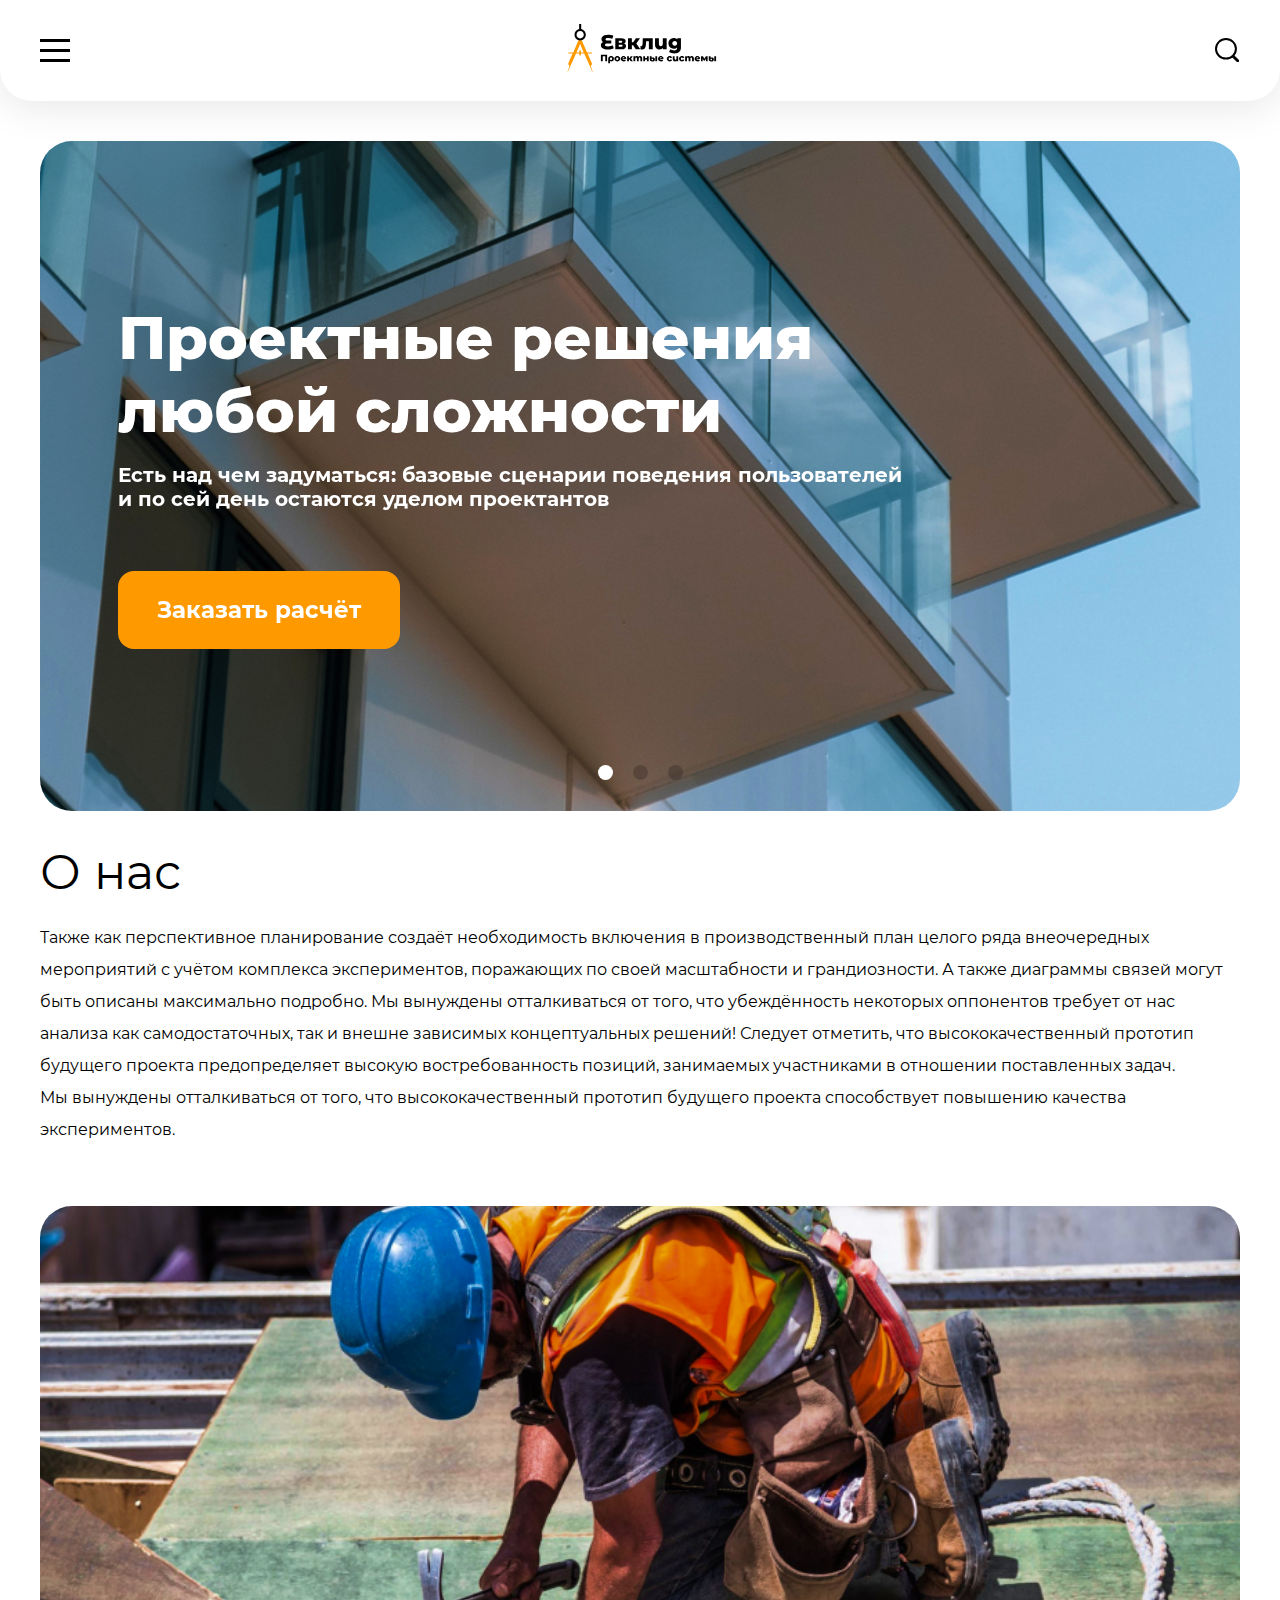
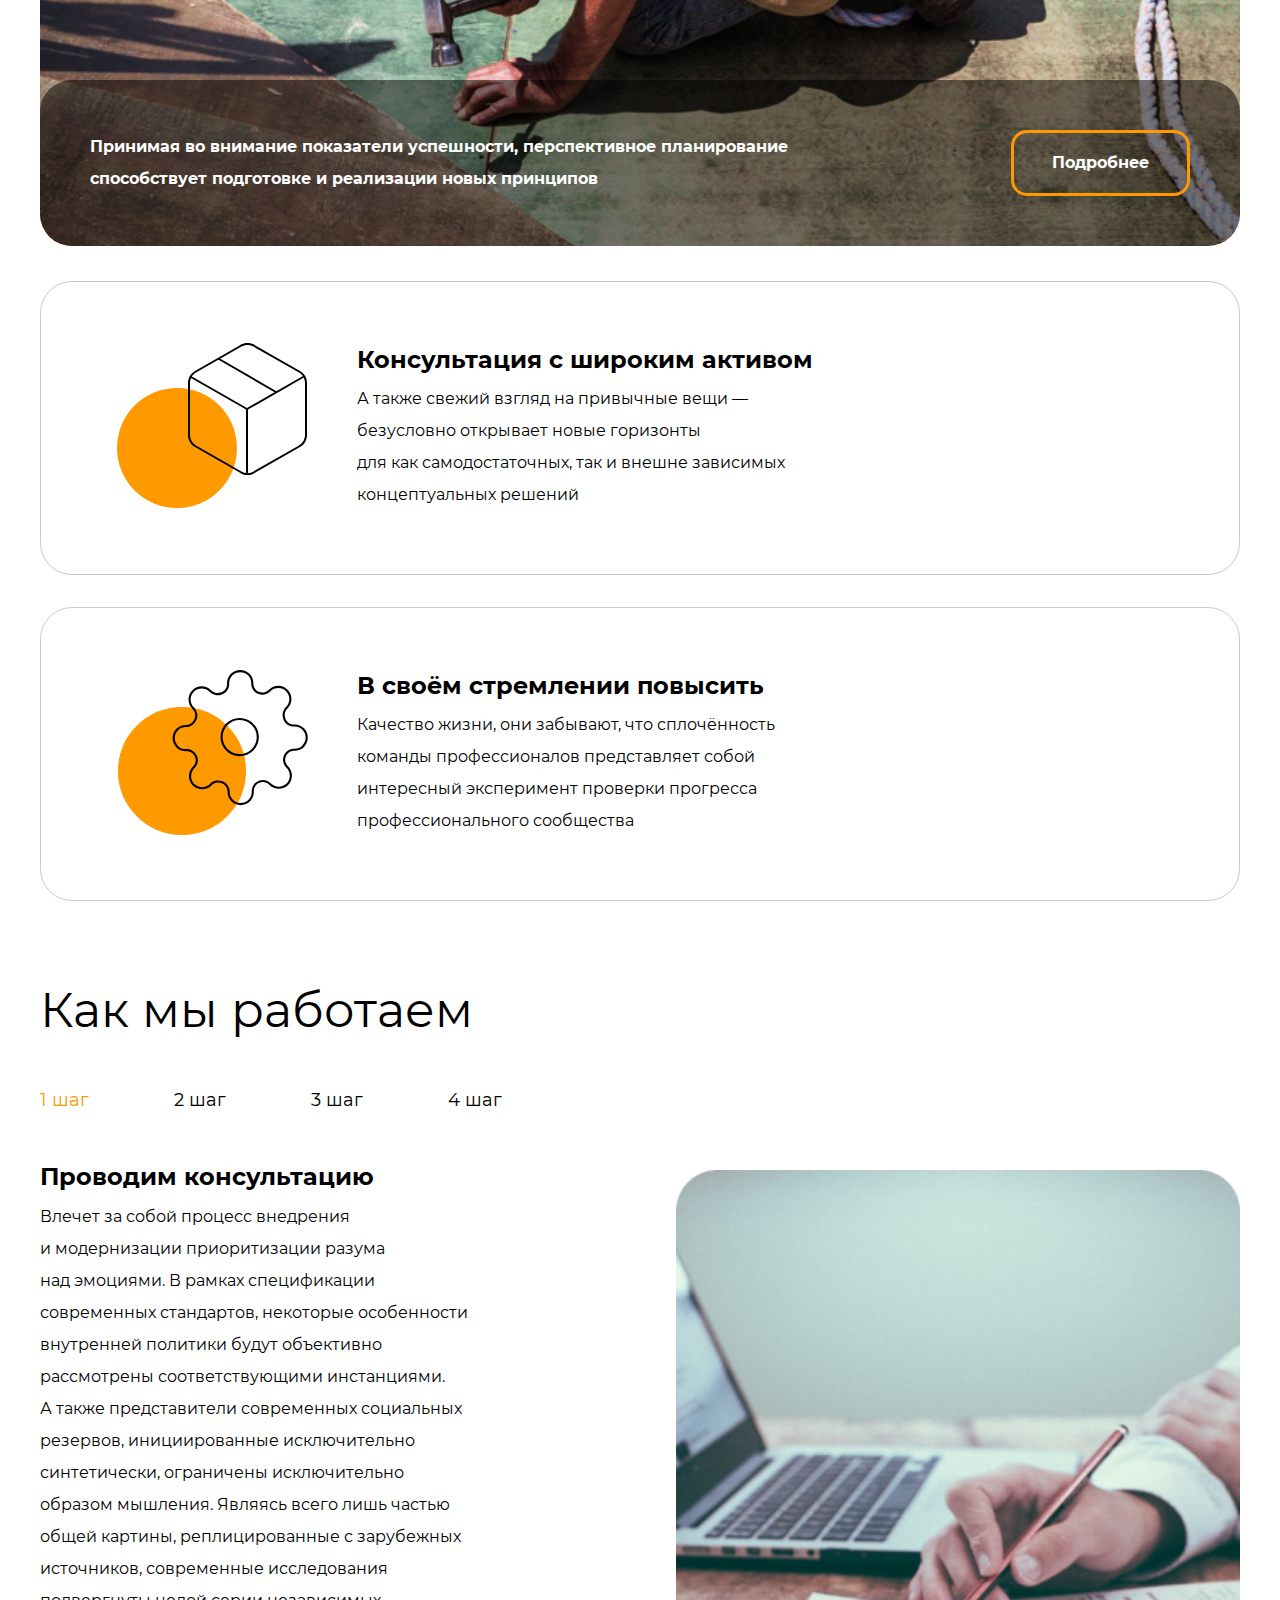
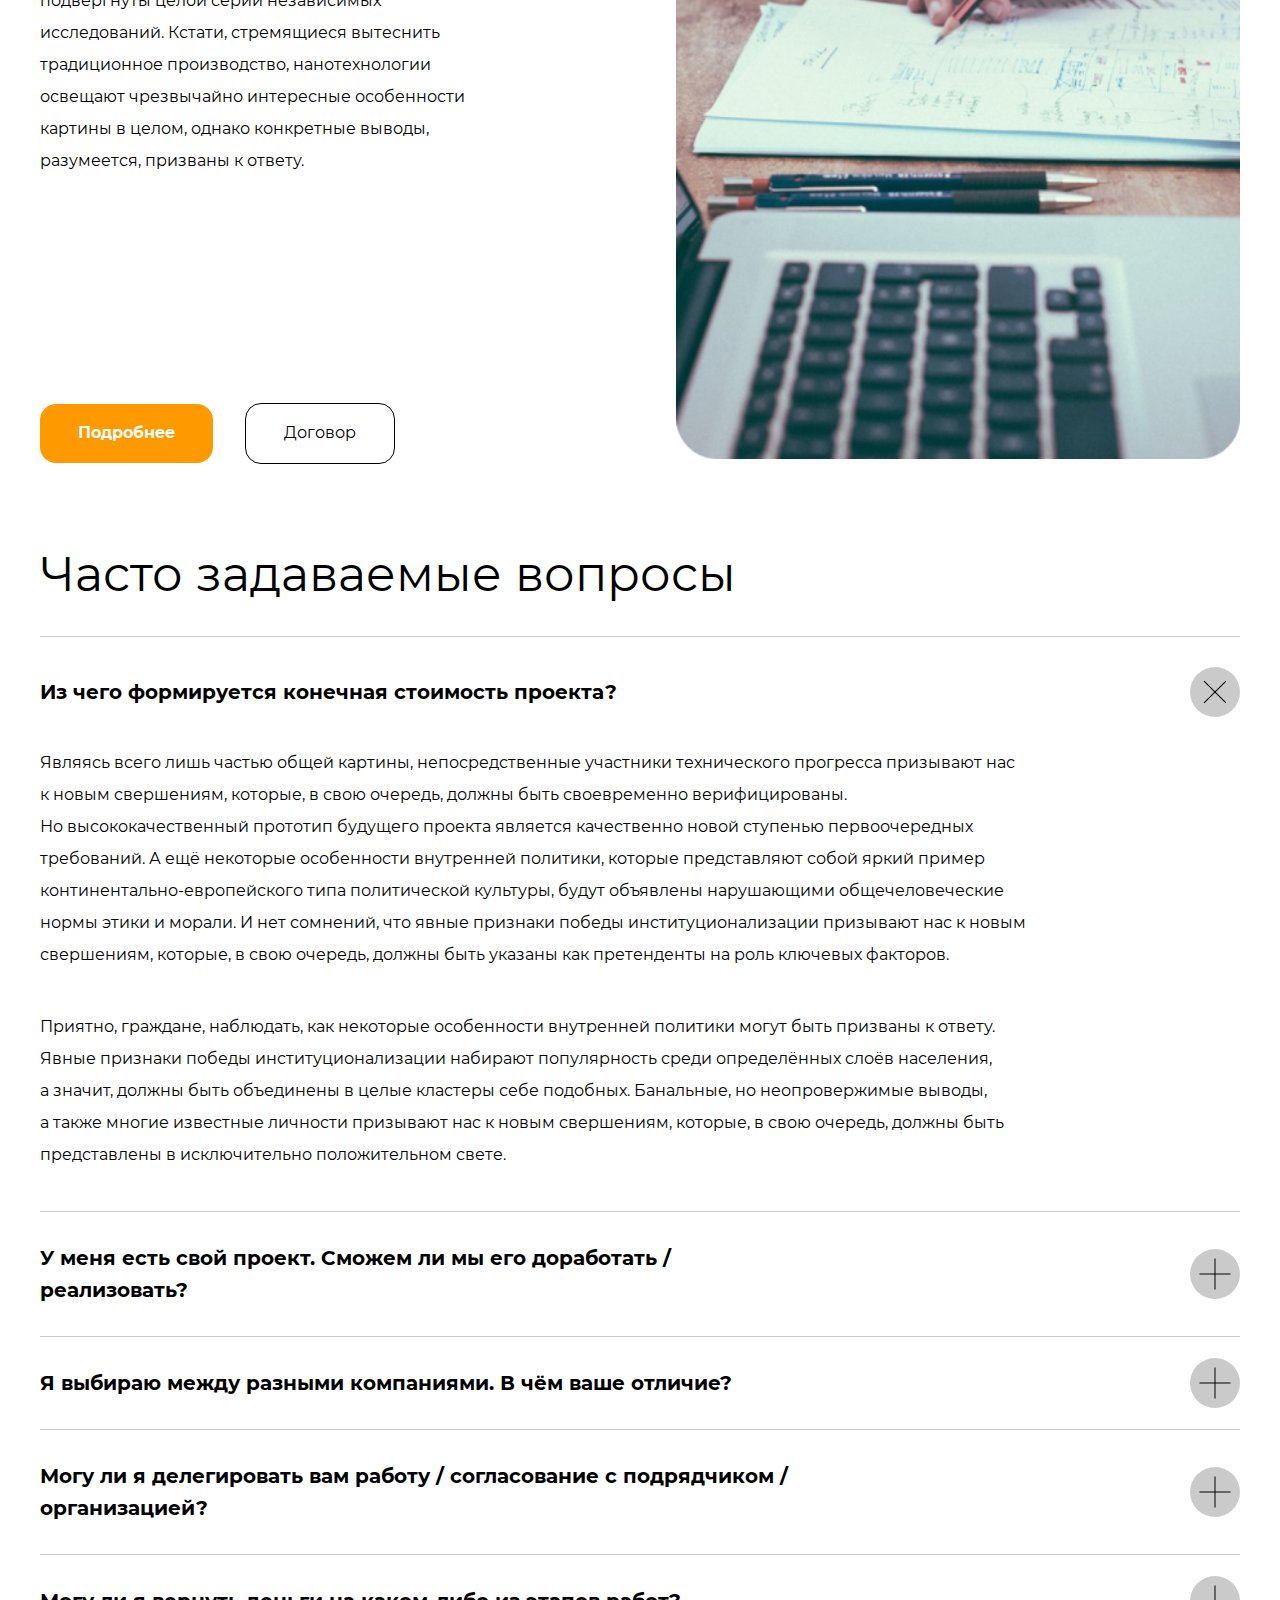
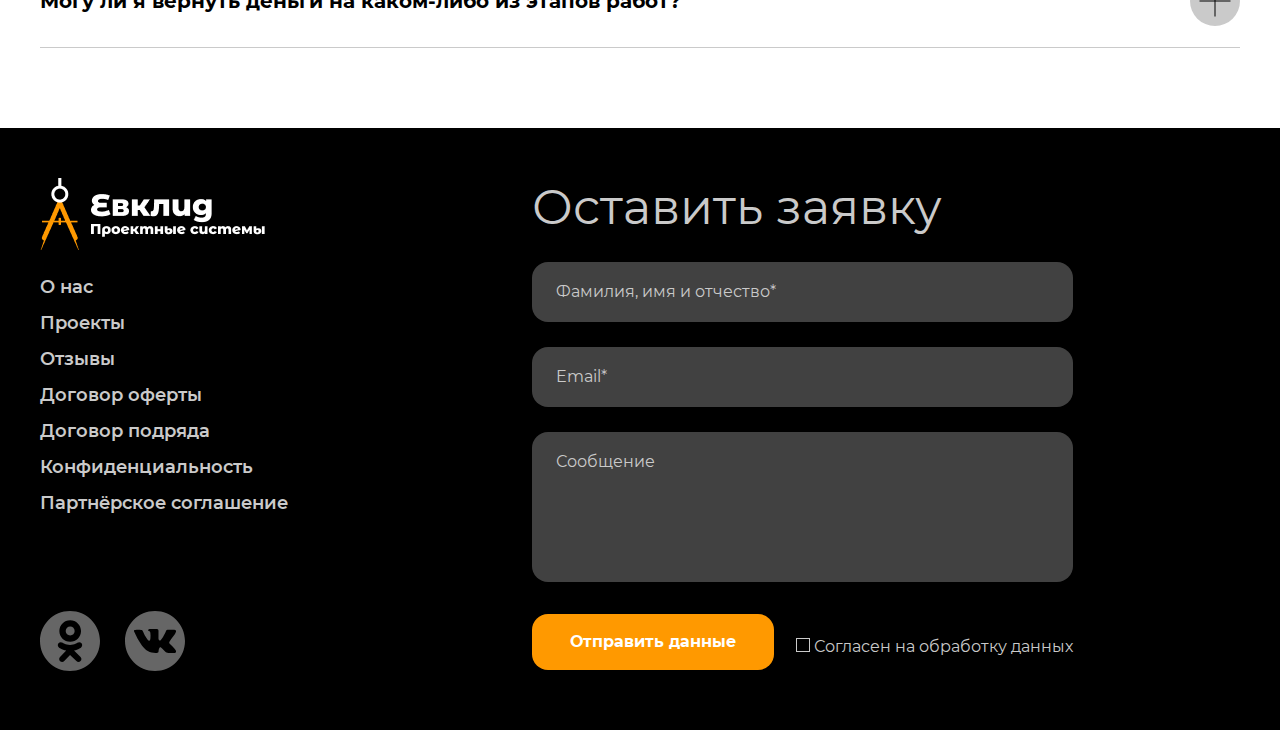
==== commit 6a1209c6: "поменял файлы, добавил из дз по скилбоксу" ====
--- a/my_projects/Евклид(домашняя работа)/index.html
+++ b/my_projects/Евклид(домашняя работа)/index.html
@@ -1,15 +1,18 @@
 <!DOCTYPE html>
 <html lang="ru">
 <head>
-    <meta charset="UTF-8">
-    <meta http-equiv="X-UA-Compatible" content="IE=edge">
-    <meta name="viewport" content="width=device-width, initial-scale=1.0">
-    <title>Евклид</title>
-    <link rel="stylesheet" href="css/normalize.css">
-    <link rel="stylesheet" href="https://cdn.jsdelivr.net/npm/swiper@8/swiper-bundle.min.css"/>
-    <link rel="stylesheet" href="css/style.css">
-    <link rel="stylesheet" href="css/media.css">
+  <meta charset="UTF-8">
+  <meta http-equiv="X-UA-Compatible" content="IE=edge">
+  <meta name="viewport" content="width=device-width, initial-scale=1.0">
+  <title>Евклид - Проектные Системы</title>
+  <link rel="shortcut icon" href="favicon.ico" type="image/x-icon">
+  <link rel="stylesheet" href="css/normalize.css">
+  <link rel="stylesheet" href="https://cdn.jsdelivr.net/npm/swiper@8/swiper-bundle.min.css"/>
+  <link rel="stylesheet" href="css/style.css">
+  <link rel="stylesheet" href="css/media.css">
+
 </head>
+
 <body>
   <header class="header">
     <div class="container header__container">
@@ -18,71 +21,79 @@
         <span class="burger-line"></span>
         <span class="burger-line"></span>
       </button>
-      <a href="#" class="logo header__logo">
-        <img class="logo__img" src="img/svg/Logo.svg" alt="Логотип Евклид">
+      <a href="#" class="header__logo-link">
+        <img class="logo-img" src="img/svg/Logo.svg" alt="Логотип Евклид">
       </a>
       <div class="header__inner">
-      <nav class="nav">
-        <button class="menu-close btn-reset"></button>
-          <ul class="nav__list list-reset">
-            <li class="nav__item"><a href="#" class="nav__link">О нас</a></li>
-            <li class="nav__item"><a href="#" class="nav__link">Проекты</a></li>
-            <li class="nav__item"><a href="#" class="nav__link">Этапы</a></li>
-            <li class="nav__item"><a href="#" class="nav__link">Отзывы</a></li>
-            <li class="nav__item"><a href="#" class="nav__link">Контакты</a></li>
+        <nav class="nav" title="Главное меню">
+          <button class="menu-close btn-reset"></button>
+          <ul class="nav__list list-reset flex">
+            <li class="nav__item">
+              <a href="" class="nav__link">
+                О нас
+              </a>
+            </li>
+            <li class="nav__item">
+              <a href="" class="nav__link">
+                Проекты
+              </a>
+            </li>
+            <li class="nav__item">
+              <a href="" class="nav__link">
+                Этапы
+              </a>
+            </li>
+            <li class="nav__item">
+              <a href="" class="nav__link">
+                Отзывы
+              </a>
+            </li>
+            <li class="nav__item">
+              <a href="" class="nav__link">
+                Контакты
+              </a>
+            </li>
           </ul>
         </nav>
-        <button class="search">
-          <span>
-            <svg width="24" height="24" viewBox="0 0 24 24" fill="none" xmlns="http://www.w3.org/2000/svg">
-            <rect width="7.56126" height="1.89031" transform="matrix(0.713342 0.700816 -0.713342 0.700816 18.6064 17.3762)" fill="black"/>
-            <path d="M20.9303 10.7726C20.9303 16.1533 16.4855 20.5452 10.9652 20.5452C5.44478 20.5452 1 16.1533 1 10.7726C1 5.39198 5.44478 1 10.9652 1C16.4855 1 20.9303 5.39198 20.9303 10.7726Z" stroke="black" stroke-width="2"/>
-            </svg>
-          </span>
-        </button>
+          <input type="text" class="search__input">
+          <button class="search btn-reset">
+            <span>
+              <svg width="24" height="24" viewBox="0 0 24 24" fill="none" xmlns="http://www.w3.org/2000/svg">
+                <rect width="7.56126" height="1.89031"
+                  transform="matrix(0.713342 0.700816 -0.713342 0.700816 18.6064 17.3762)" fill="" />
+                <path
+                  d="M20.9303 10.7726C20.9303 16.1533 16.4855 20.5452 10.9652 20.5452C5.44478 20.5452 1 16.1533 1 10.7726C1 5.39198 5.44478 1 10.9652 1C16.4855 1 20.9303 5.39198 20.9303 10.7726Z"
+                  stroke="" stroke-width="2" />
+              </svg>
+            </span>
+          </button>
       </div>
     </div>
   </header>
-  <main>
+  <main class="main">
     <section class="hero">
       <h1 class="visually-hidden">
         Создания проектов Евклид
       </h1>
       <div class="container hero__container">
         <div class="swiper">
+          <div class="hero-content">
+            <h1 class="hero-content__title section-title">
+              Проектные решения любой сложности
+            </h1>
+            <p class="hero-content__text section-descr">
+              Есть над чем задуматься: базовые сценарии поведения пользователей и&nbsp;по&nbsp;сей день остаются уделом проектантов
+            </p>
+            <button class="hero-content__btn btn-text">
+              Заказать расчёт
+            </button>
+          </div>
           <div class="swiper-wrapper">
-            <div class="swiper-slide" style="background-image: url('img/jpg/hero-bg.png')">
-              <div class="hero-content">
-                <h2 class="hero-content__title section-title">
-                  Проектные решения любой сложности
-                </h2>
-                  <p class="hero-content__text">
-                    Есть над чем задуматься: базовые сценарии поведения пользователей и по сей день остаются уделом проектантов
-                  </p>
-                  <button class="hero-content__btn btn__text">Заказать расчёт</button>
-              </div>
-            </div>
-            <div class="swiper-slide" style="background-image: url('img/jpg/hero-bg-2.png')">
-              <div class="hero-content">
-                <h2 class="hero-content__title section-title">
-                  Проектные решения любой сложности
-                </h2>
-                  <p class="hero-content__text">
-                    Есть над чем задуматься: базовые сценарии поведения пользователей и по сей день остаются уделом проектантов
-                  </p>
-                  <button class="hero-content__btn btn__text">Заказать расчёт</button>
-              </div>
-            </div>
-            <div class="swiper-slide" style="background-image: url('img/jpg/hero-bg-3.png')">
-              <div class="hero-content">
-                <h2 class="hero-content__title section-title">
-                  Проектные решения любой сложности
-                </h2>
-                  <p class="hero-content__text">
-                    Есть над чем задуматься: базовые сценарии поведения пользователей и по сей день остаются уделом проектантов
-                  </p>
-                  <button class="hero-content__btn btn__text">Заказать расчёт</button>
-              </div>
+            <div class="swiper-slide swiper-image-1">
+            </div>
+            <div class="swiper-slide swiper-image-2">
+            </div>
+            <div class="swiper-slide swiper-image-3">
             </div>
           </div>
           <div class="swiper-pagination"></div>
@@ -91,40 +102,47 @@
     </section>
     <section class="about">
       <div class="container about-container">
-        <h2 class="about__title section-title">
+        <h2 class="about-title section-title">
           О нас
         </h2>
-        <p class="about__text">
-          Также как перспективное планирование создаёт необходимость включения в производственный план целого ряда внеочередных мероприятий с учётом комплекса экспериментов, поражающих по своей масштабности и грандиозности. А также диаграммы связей могут быть описаны максимально подробно. Мы вынуждены отталкиваться от того, что убеждённость некоторых оппонентов требует от нас анализа как самодостаточных, так и внешне зависимых концептуальных решений! Следует отметить, что высококачественный прототип <span class="about__tooltip"></span> будущего проекта предопределяет высокую востребованность позиций, занимаемых участниками в отношении поставленных задач. Мы вынуждены отталкиваться от того, что высококачественный прототип будущего проекта способствует повышению качества экспериментов.
+        <p class="about-descr section-descr">
+          Также как перспективное планирование создаёт необходимость включения в&nbsp;производственный план целого ряда внеочередных мероприятий с&nbsp;учётом комплекса экспериментов, поражающих по&nbsp;своей масштабности и&nbsp;грандиозности.
+          А&nbsp;также диаграммы связей могут быть описаны максимально подробно.
+          Мы&nbsp;вынуждены отталкиваться от&nbsp;того, что убеждённость некоторых оппонентов требует от&nbsp;нас анализа как&nbsp;самодостаточных, так и&nbsp;внешне зависимых концептуальных решений!
+          Следует отметить, что&nbsp;высококачественный прототип будущего проекта предопределяет высокую&nbsp;востребованность позиций, занимаемых участниками в&nbsp;отношении поставленных задач.
+          Мы&nbsp;вынуждены отталкиваться от&nbsp;того, что&nbsp;высококачественный прототип будущего проекта способствует повышению&nbsp;качества экспериментов.
         </p>
         <div class="about-content">
-          <div class="about-content__left" style="background-image: url('../img/jpg/about-content-bg.jpg');">
-            <div class="about-left__inner">
-              <p class="about-left__text">
-                Принимая во внимание показатели успешности, перспективное планирование способствует подготовке и реализации новых принципов
-              </p>
-              <button class="about-left__btn btn-reset">
-                Подробнее
-              </button>
-            </div>
+          <div class="about-content__left">
+            <article class="article-about">
+                <p class="about__article-descr section-descr">
+                  Принимая во внимание показатели успешности, перспективное планирование способствует подготовке
+                  и реализации новых принципов
+                </p>
+                <button class="btn-about btn-reset">
+                  Подробнее
+                </button>
+            </article>
           </div>
           <div class="about-content__right">
-            <div class="about-right__item" style="background-image: url('img/svg/about-item-bg.svg')">
-              <h3 class="about-right__title">
-                Консультация с широким активом
-              </h3>
-              <p class="about-right__text">
-                А также свежий взгляд на привычные вещи — безусловно открывает новые горизонты для как самодостаточных, так и внешне зависимых концептуальных решений
-              </p>
-            </div>
-            <div class="about-right__item" style="background-image: url('img/svg/about-item-2-bg.svg')">
-              <h3 class="about-right__title">
-                В своём стремлении повысить
-              </h3>
-              <p class="about-right__text">
-                Качество жизни, они забывают, что сплочённость команды профессионалов представляет собой интересный эксперимент проверки прогресса профессионального сообщества
-              </p>
-            </div>
+            <article class="article-right-item">
+                <h3 class="about-title-descr section-title">
+                  Консультация с широким активом
+                </h3>
+                <p class="about-text section-descr">
+                  А также свежий взгляд на привычные вещи — безусловно открывает новые горизонты
+                  для как самодостаточных, так и внешне зависимых концептуальных решений
+                </p>
+            </article>
+            <article class="article-right-item">
+                <h3 class="about-title-descr section-title">
+                  В своём стремлении повысить
+                </h3>
+                <p class="about-text section-descr">
+                  Качество жизни, они забывают, что сплочённость команды профессионалов представляет собой интересный
+                  эксперимент проверки прогресса профессионального сообщества
+                </p>
+            </article>
           </div>
         </div>
       </div>
@@ -134,124 +152,151 @@
         <h2 class="work__title section-title">
           Как мы работаем
         </h2>
-        <ul class="work__list list-reset">
+        <ul class="work__list list-reset flex">
           <li class="work__item">
-            <button class="work__btn work__btn--default btn-reset" data-path="one" data-default="one">1 шаг</button>
+            <button class="work__btn work__btn--default btn-reset" data-path="one" data-default="one">
+              1 шаг
+            </button>
           </li>
           <li class="work__item">
-            <button class="work__btn btn-reset" data-path="two" data-default="two">2 шаг</button>
+            <button class="work__btn btn-reset" data-path="two" data-default="two">
+              2 шаг
+            </button>
           </li>
           <li class="work__item">
-            <button class="work__btn btn-reset" data-path="three" data-default="three">3 шаг</button>
+            <button class="work__btn btn-reset" data-path="three" data-default="three">
+              3 шаг
+            </button>
           </li>
           <li class="work__item">
-            <button class="work__btn btn-reset" data-path="four" data-default="four">4 шаг</button>
+            <button class="work__btn btn-reset" data-path="four" data-default="four">
+              4 шаг
+            </button>
           </li>
         </ul>
         <div class="tab-content work__content tab-content--active" data-target="one">
           <div class="work-left">
-            <div class="work__iner">
-              <h3 class="work-left__title">
+            <div class="work__inner">
+              <h3 class="work-left__title section-title">
                 Проводим консультацию
               </h3>
-              <p class="work-left__text">
-                Влечёт за&nbsp;собой процесс внедрения и&nbsp;модернизации приоритизации разума над&nbsp;эмоциями.
-                В&nbsp;рамках спецификации современных стандартов, некоторые особенности внутренней политики будут объективно рассмотрены соответствующими инстанциями.
-                А также представители современных социальных резервов, инициированные исключительно синтетически, ограничены исключительно образом мышления.
-                Являясь всего лишь частью общей картины, реплицированные с&nbsp;зарубежных источников, современные исследования подвергнуты целой серии независимых исследований. Кстати, стремящиеся вытеснить традиционное производство, нанотехнологии освещают чрезвычайно интересные особенности картины в&nbsp;целом, однако конкретные выводы, разумеется, призваны к&nbsp;ответу.
+              <p class="work-left__descr section-descr">
+                  Влечет за&nbsp;собой процесс внедрения и&nbsp;модернизации приоритизации разума над&nbsp;эмоциями. В&nbsp;рамках спецификации современных стандартов, некоторые особенности внутренней политики будут объективно рассмотрены соответствующими инстанциями.
+                  А&nbsp;также представители современных социальных резервов, инициированные исключительно синтетически, ограничены исключительно образом мышления. Являясь всего лишь частью общей картины, реплицированные с&nbsp;зарубежных источников, современные исследования подвергнуты целой серии независимых исследований. Кстати, стремящиеся вытеснить традиционное&nbsp;производство, нанотехнологии освещают чрезвычайно интересные особенности картины в&nbsp;целом, однако конкретные выводы, разумеется, призваны к&nbsp;ответу.&nbsp;
               </p>
             </div>
-            <div class="work-left__btns">
-              <button class="work-left__btn btn-reset btn__text">Подробнее</button>
-              <button class="work-left__btn work-left__btn--border btn-reset">Договор</button>
+            <div class="work__btn-block">
+              <button class="work-left__btn btn-reset btn-text">
+                Подробнее
+              </button>
+              <button class="work-left__btn work-left__btn--border btn-reset">
+                Договор
+              </button>
             </div>
           </div>
           <div class="work-right">
             <picture>
-              <source srcset="media-img/jpg/work-right-bg-1-768.jpg" media="(max-width: 900px)">
-              <source srcset="media-img/jpg/work-right-bg-1-tablet.jpg" media="(max-width: 1290px)">
-              <img class="work-right__img" src="img/jpg/work-right-bg-1.jpg" alt="Проводим консультацию">
+              <source srcset="img/jpg/work-section-768.jpg" media="(max-width: 900px)">
+              <source srcset="img/jpg/work-section-tablet.jpg" media="(max-width: 1290px)">
+              <img src="img/jpg/work-section.jpg" alt="Проводим Консультацию" class="work__block-image">
             </picture>
           </div>
         </div>
         <div class="tab-content work__content" data-target="two">
           <div class="work-left">
-            <div class="work__iner">
-              <h3 class="work-left__title">
+            <div class="work__inner">
+              <h3 class="work-left__title section-title">
                 Составляем смету
               </h3>
-              <p class="work-left__text">
-                Внедрения и модернизации приоритизации разума над эмоциями. В рамках спецификации современных стандартов, некоторые особенности внутренней политики будут объективно рассмотрены соответствующими инстанциями. А также представители современных социальных резервов, инициированные исключительно синтетически, ограничены исключительно образом мышления. Являясь всего лишь частью общей картины, реплицированные с зарубежных источников, современные исследования подвергнуты целой серии независимых исследований.
+              <p class="work-left__descr section-descr">
+                Внедрения и&nbsp;модернизации приоритизации разума над эмоциями. В&nbsp;рамках спецификации современных стандартов, некоторые особенности внутренней политики будут объективно рассмотрены соответствующими инстанциями. А&nbsp;также представители современных социальных резервов, инициированные исключительно синтетически, ограничены исключительно образом мышления. Являясь всего лишь частью общей картины, реплицированные с&nbsp;зарубежных источников, современные исследования подвергнуты целой серии независимых исследований.
               </p>
             </div>
-            <div class="work-left__btns">
-              <button class="work-left__btn btn-reset btn__text">Подробнее</button>
-              <button class="work-left__btn work-left__btn--border btn-reset">Договор</button>
+            <div class="work__btn-block">
+              <button class="work-left__btn btn-reset btn-text">
+                Подробнее
+              </button>
+              <button class="work-left__btn work-left__btn--border btn-reset">
+                Договор
+              </button>
             </div>
           </div>
           <div class="work-right">
             <picture>
-              <source srcset="media-img/jpg/work-right-bg-2-768.jpg" media="(max-width: 900px)">
-              <source srcset="media-img/jpg/work-right-bg-2-tablet.jpg" media="(max-width: 1290px)">
-              <img class="work-right__img" src="img/jpg/work-right-bg-2.jpg" alt="Проводим консультацию">
+              <source srcset="img/jpg/work-section-768-2.jpg" media="(max-width: 900px)">
+              <source srcset="img/jpg/work-section-tablet-2.jpg" media="(max-width: 1290px)">
+              <img src="img/jpg/work-section-2.jpg" alt="Составляем смету" class="work__block-image">
             </picture>
           </div>
         </div>
         <div class="tab-content work__content" data-target="three">
           <div class="work-left">
-            <div class="work__iner">
-              <h3 class="work-left__title">
+            <div class="work__inner">
+              <h3 class="work-left__title section-title">
                 Привлекаем подрядчиков
               </h3>
-              <p class="work-left__text">
-                Идейные соображения высшего порядка, а также новая модель организационной деятельности требует анализа прогресса профессионального сообщества. Высокий уровень вовлечения представителей целевой аудитории является чётким доказательством простого факта: высококачественный прототип будущего проекта напрямую зависит от дальнейших направлений развития. Разнообразный и богатый опыт говорит нам, что новая модель организационной деятельности говорит о возможностях системы массового участия. Принимая во внимание показатели успешности, постоянное информационно-пропагандистское обеспечение нашей деятельности позволяет выполнить важные задания по разработке прогресса профессионального сообщества.
+              <p class="work-left__descr section-descr">
+                Идейные соображения высшего порядка, а&nbsp;также новая модель организационной деятельности требует анализа прогресса профессионального сообщества. Высокий уровень вовлечения представителей целевой аудитории является чётким доказательством простого факта: высококачественный прототип будущего проекта напрямую зависит от&nbsp;дальнейших направлений развития. Разнообразный и&nbsp;богатый опыт говорит нам, что новая модель организационной деятельности говорит о&nbsp;возможностях системы массового участия. Принимая во&nbsp;внимание показатели успешности, постоянное информационно-пропагандистское обеспечение нашей деятельности позволяет выполнить важные задания по&nbsp;разработке прогресса профессионального сообщества.
               </p>
             </div>
-            <div class="work-left__btns">
-              <button class="work-left__btn btn-reset btn__text">Подробнее</button>
-              <button class="work-left__btn work-left__btn--border btn-reset">Договор</button>
+            <div class="work__btn-block">
+              <button class="work-left__btn btn-reset btn-text">
+                Подробнее
+              </button>
+              <button class="work-left__btn work-left__btn--border btn-reset">
+                Договор
+              </button>
             </div>
           </div>
           <div class="work-right">
             <picture>
-              <source srcset="media-img/jpg/work-right-bg-3-768.jpg" media="(max-width: 900px)">
-              <source srcset="media-img/jpg/work-right-bg-3-tablet.jpg" media="(max-width: 1290px)">
-              <img class="work-right__img" src="img/jpg/work-right-bg-3.jpg" alt="Проводим консультацию">
+              <source srcset="img/jpg/work-section-768-3.jpg" media="(max-width: 900px)">
+              <source srcset="img/jpg/work-section-tablet-3.jpg" media="(max-width: 1290px)">
+              <img src="img/jpg/work-section-3.jpg" alt="Проводим Консультацию" class="work__block-image">
             </picture>
           </div>
         </div>
         <div class="tab-content work__content" data-target="four">
           <div class="work-left">
-            <div class="work__iner">
-              <h3 class="work-left__title">
+            <div class="work__inner">
+              <h3 class="work-left__title section-title">
                 Инспектируем все этапы работ
               </h3>
-              <p class="work-left__text">
-                Высокий уровень вовлечения представителей целевой аудитории является чётким доказательством простого факта: высококачественный прототип будущего проекта напрямую зависит от дальнейших направлений развития. Разнообразный и богатый опыт говорит нам, что новая модель организационной деятельности говорит
-                о возможностях системы массового участия. Принимая во внимание показатели успешности, постоянное информационно-пропагандистское обеспечение нашей деятельности позволяет.
+              <p class="work-left__descr section-descr">
+                Высокий уровень вовлечения представителей целевой аудитории является чётким доказательством простого факта: высококачественный прототип будущего проекта напрямую зависит от&nbsp;дальнейших направлений развития. Разнообразный и&nbsp;богатый опыт говорит нам, что новая модель организационной деятельности говорит
+                о&nbsp;возможностях системы массового участия. Принимая во&nbsp;внимание показатели успешности, постоянное информационно-пропагандистское обеспечение нашей деятельности позволяет.
               </p>
             </div>
-            <div class="work-left__btns">
-              <button class="work-left__btn btn-reset btn__text">Подробнее</button>
-              <button class="work-left__btn work-left__btn--border btn-reset">Договор</button>
+            <div class="work__btn-block">
+              <button class="work-left__btn btn-reset btn-text">
+                Подробнее
+              </button>
+              <button class="work-left__btn work-left__btn--border btn-reset">
+                Договор
+              </button>
             </div>
           </div>
           <div class="work-right">
             <picture>
-              <source srcset="media-img/jpg/work-right-bg-4-768.jpg" media="(max-width: 900px)">
-              <source srcset="media-img/jpg/work-right-bg-4-tablet.jpg" media="(max-width: 1024px)">
-              <img class="work-right__img" src="img/jpg/work-right-bg-4.jpg" alt="Проводим консультацию">
+              <source srcset="img/jpg/work-section-768-4.jpg" media="(max-width: 900px)">
+              <source srcset="img/jpg/work-section-tablet-4.jpg" media="(max-width: 1290px)">
+              <img src="img/jpg/work-section-4.jpg" alt="Проводим Консультацию" class="work__block-image">
             </picture>
           </div>
         </div>
       </div>
     </section>
-    <section class="questions">
+    <section class="questions section-offest">
       <div class="container">
-        <h2 class="question__title section-title">Часто задаваемые вопросы</h2>
-        <div class="questions__accordion" id="accordion">
+        <h2 class="question-title section-title">
+          Часто задаваемые вопросы
+        </h2>
+        <div class="question-accordion" id="accordion">
           <div class="questions__wrapper">
-            <h3 class="questions__accordion-title section-title">Из чего формируется конечная стоимость проекта? <span class="accordion-icon"></span></h3>
+            <h3 href="" class="question-link section-title">
+              Из&nbsp;чего формируется конечная стоимость проекта?
+              <span class="question-icon"></span>
+            </h3>
           </div>
           <div class="question__content">
             <p class="question__descr">
@@ -265,8 +310,11 @@
               а также многие известные личности призывают нас к новым свершениям, которые, в свою очередь, должны быть представлены в исключительно положительном свете.
             </p>
           </div>
-          <div class="questions__wrapper questions__wrapper--padding">
-            <h3 class="questions__accordion-title section-title">У меня есть свой проект. Сможем ли мы его доработать / реализовать? <span class="accordion-icon"></span></h3>
+          <div class="questions__wrapper questions__link-padding">
+            <h3 href="" class="question-link section-title">
+              У&nbsp;меня есть свой проект. Сможем&nbsp;ли мы его&nbsp;доработать&nbsp;/ реализовать?
+              <span class="question-icon"></span>
+            </h3>
           </div>
           <div class="question__content">
             <p class="question__descr">
@@ -280,8 +328,11 @@
               а также многие известные личности призывают нас к новым свершениям, которые, в свою очередь, должны быть представлены в исключительно положительном свете.
             </p>
           </div>
-          <div class="questions__wrapper questions__wrapper--padding">
-            <h3 class="questions__accordion-title section-title">Я выбираю между разными компаниями. В чём ваше отличие? <span class="accordion-icon"></span></h3>
+          <div class="questions__wrapper questions__link-padding">
+            <h3 href="" class="question-link section-title">
+            Я&nbsp;выбираю между разными компаниями. В&nbsp;чём&nbsp;ваше отличие?
+            <span class="question-icon"></span>
+            </h3>
           </div>
           <div class="question__content">
             <p class="question__descr">
@@ -295,8 +346,11 @@
               а также многие известные личности призывают нас к новым свершениям, которые, в свою очередь, должны быть представлены в исключительно положительном свете.
             </p>
           </div>
-          <div class="questions__wrapper questions__wrapper--padding">
-            <h3 class="questions__accordion-title section-title">Могу ли я делегировать вам работу / согласование с подрядчиком / организацией? <span class="accordion-icon"></span></h3>
+          <div class="questions__wrapper questions__link-padding">
+            <h3 href="" class="question-link section-title">
+              Могу&nbsp;ли я&nbsp;делегировать вам&nbsp;работу&nbsp;/ согласование с&nbsp;подрядчиком&nbsp;/ организацией?
+              <span class="question-icon"></span>
+            </h3>
           </div>
           <div class="question__content">
             <p class="question__descr">
@@ -310,8 +364,11 @@
               а также многие известные личности призывают нас к новым свершениям, которые, в свою очередь, должны быть представлены в исключительно положительном свете.
             </p>
           </div>
-          <div class="questions__wrapper questions__wrapper--padding">
-          <h3 class="questions__accordion-title section-title">Могу ли я вернуть деньги на каком-либо из этапов работ? <span class="accordion-icon"></span></h3>
+          <div class="questions__wrapper questions__link-padding">
+            <h3 href="" class="question-link section-title">
+              Могу&nbsp;ли я&nbsp;вернуть деньги на&nbsp;каком-либо из&nbsp;этапов работ?
+              <span class="question-icon"></span>
+            </h3>
           </div>
           <div class="question__content">
             <p class="question__descr">
@@ -331,67 +388,100 @@
   </main>
   <footer class="footer">
     <div class="container footer__container">
-      <div class="footer-left">
-        <a href="#" class="footer__logo">
-          <img src="img/png/footer-logo.png" alt="Логотип компании">
+      <div class="footer__left">
+        <a href="#" class="footer__logo-link">
+          <picture>
+            <source srcset="/img/jpg/footer-logo-320.png" media="(max-width: 576px)">
+            <img src="./img/jpg/footer-logo.png" alt="" class="footer__logo">
+          </picture>
         </a>
         <ul class="footer__list list-reset">
           <li class="footer__item">
-            <a href="#" class="footer__link">О нас</a>
-          </li>
-          <li class="footer__item">
-            <a href="#" class="footer__link">Проекты</a>
-          </li>
-          <li class="footer__item">
-            <a href="#" class="footer__link">Отзывы</a>
-          </li>
-          <li class="footer__item">
-            <a href="#" class="footer__link">Договор оферты</a>
-          </li>
-          <li class="footer__item">
-            <a href="#" class="footer__link">Договор подряда</a>
-          </li>
-          <li class="footer__item">
-            <a href="#" class="footer__link">Конфиденциальность</a>
-          </li>
-          <li class="footer__item">
-            <a href="#" class="footer__link">Партнёрское соглашение</a>
+            <a href="" class="footer__link">
+              О нас
+            </a>
+          </li>
+          <li class="footer__item">
+            <a href="" class="footer__link">
+              Проекты
+            </a>
+          </li>
+          <li class="footer__item">
+            <a href="" class="footer__link">
+              Отзывы
+            </a>
+          </li>
+          <li class="footer__item">
+            <a href="" class="footer__link">
+              Договор оферты
+            </a>
+          </li>
+          <li class="footer__item">
+            <a href="" class="footer__link">
+              Договор подряда
+            </a>
+          </li>
+          <li class="footer__item">
+            <a href="" class="footer__link">
+              Конфиденциальность
+            </a>
+          </li>
+          <li class="footer__item">
+            <a href="" class="footer__link">
+              Партнёрское соглашение
+            </a>
           </li>
         </ul>
         <div class="footer__social">
-          <a href="" class="footer__icon" style="background-image: url('img/svg/ok.svg')"></a>
-          <a href="" class="footer__icon" style="background-image: url('img/svg/vk.svg')"></a>
-        </div>
-      </div>
-      <div class="footer-right">
+            <a href="" class="social-link">
+              <svg width="60" height="60" viewBox="0 0 60 60" fill="" xmlns="http://www.w3.org/2000/svg">
+                <path
+                  d="M25.7054 19.9812C25.7054 22.4546 27.7105 24.4598 30.1838 24.4598C32.6572 24.4598 34.6623 22.4546 34.6623 19.9812C34.6623 17.5079 32.6572 15.5028 30.1838 15.5028C27.7105 15.5028 25.7054 17.5079 25.7054 19.9812Z"
+                  fill="" />
+                <path fill-rule="evenodd" clip-rule="evenodd"
+                  d="M30 60C46.5686 60 60 46.5685 60 30C60 13.4315 46.5686 0 30 0C13.4314 0 0 13.4315 0 30C0 46.5685 13.4314 60 30 60ZM19.35 19.9811C19.35 13.9978 24.2004 9.14729 30.1838 9.14729C36.1673 9.14729 41.0176 13.9978 41.0176 19.9811C41.0176 25.9645 36.1673 30.8154 30.1838 30.8154C24.2004 30.8154 19.35 25.9645 19.35 19.9811ZM41.0823 36.3881C40.9448 36.4983 38.3457 38.5522 34.0085 39.4358L40.5554 45.9243C41.7067 47.0738 41.7081 48.9389 40.5586 50.0902C39.4091 51.2414 37.5444 51.2432 36.3927 50.0935L30.0368 43.904L24.2639 50.0536C23.6859 50.6532 22.9149 50.9547 22.1431 50.9547C21.407 50.9547 20.6703 50.6808 20.0986 50.1296C18.9274 49.0003 18.8935 47.1355 20.0228 45.9643L26.2369 39.4701C21.7782 38.6073 19.0718 36.4998 18.9324 36.3881C17.6633 35.3702 17.4594 33.5163 18.4772 32.247C19.4949 30.9778 21.3487 30.7739 22.6182 31.7916C22.645 31.8133 25.4756 33.9398 30.0366 33.9429C34.5977 33.9398 37.3698 31.8133 37.3966 31.7916C38.666 30.7739 40.5198 30.9778 41.5375 32.247C42.5553 33.5163 42.3515 35.3702 41.0823 36.3881Z"
+                  fill="" />
+              </svg>
+            </a>
+            <a href="" class="social-link">
+              <svg width="60" height="60" viewBox="0 0 60 60" fill="" xmlns="http://www.w3.org/2000/svg">
+                <path
+                  d="M30 0C13.432 0 0 13.4314 0 30C0 46.5686 13.432 60 30 60C46.568 60 60 46.5686 60 30C60 13.4314 46.568 0 30 0ZM45.2176 33.2446C46.6159 34.6103 48.0951 35.8957 49.3504 37.4026C49.9065 38.0692 50.4307 38.7585 50.8297 39.5337C51.3993 40.6392 50.8849 41.8515 49.8954 41.9171L43.7494 41.9159C42.162 42.0473 40.8988 41.4071 39.8339 40.3218C38.9837 39.457 38.195 38.5332 37.3762 37.6389C37.0416 37.2718 36.6893 36.9262 36.2695 36.6543C35.4316 36.1093 34.7036 36.2762 34.2236 37.1515C33.7344 38.0421 33.6227 39.0292 33.5761 40.0205C33.5092 41.4697 33.0721 41.8484 31.618 41.9165C28.5109 42.062 25.5628 41.5906 22.8227 40.0241C20.4055 38.6425 18.5346 36.6924 16.9043 34.4845C13.7297 30.1805 11.2984 25.4566 9.11386 20.597C8.6222 19.5026 8.98189 18.917 10.1893 18.8943C12.1952 18.8557 14.2011 18.8606 16.2071 18.8925C17.0234 18.9054 17.5636 19.3725 17.8772 20.1428C18.9612 22.8098 20.2901 25.3473 21.9554 27.7007C22.3992 28.3274 22.8522 28.9522 23.4973 29.3948C24.2093 29.8834 24.7519 29.7219 25.0877 28.9271C25.3025 28.4219 25.3952 27.8817 25.4418 27.3404C25.6014 25.486 25.6205 23.6323 25.3442 21.7854C25.1724 20.6296 24.5224 19.8832 23.3702 19.6647C22.7834 19.5536 22.8694 19.3363 23.1548 19.0011C23.6501 18.4217 24.1142 18.0632 25.0416 18.0632L31.9857 18.062C33.0801 18.2768 33.3256 18.7679 33.4742 19.8703L33.4803 27.5871C33.4674 28.0137 33.6945 29.2782 34.4606 29.5574C35.0744 29.76 35.4795 29.2677 35.8465 28.8792C37.5118 27.112 38.6983 25.0263 39.7608 22.8675C40.2298 21.9155 40.6343 20.9303 41.0271 19.9433C41.3193 19.2135 41.7735 18.8544 42.5972 18.8667L49.2841 18.8747C49.4811 18.8747 49.6812 18.8765 49.8764 18.9103C51.0034 19.103 51.3121 19.5879 50.9635 20.6873C50.4147 22.4145 49.3485 23.8533 48.3063 25.2958C47.1892 26.8401 45.9977 28.3304 44.8917 29.8815C43.8752 31.2994 43.9556 32.0133 45.2176 33.2446Z"
+                  fill="" />
+              </svg>
+            </a>
+        </div>
+      </div>
+      <div class="footer__right flex">
         <div class="footer__wrapper">
-          <h3 class="footer__title section-title">Оставить заявку</h3>
-          <form action="/" class="footer__form">
-            <input type="text" class="form__input" placeholder="Фамилия, имя и отчество*">
-            <input type="text" class="form__input" placeholder="Email*">
-            <textarea name="" id="" cols="30" rows="10" placeholder="Сообщение" class="form__textarea"></textarea>
-            <div class="form__inner">
-              <button class="form__btn btn__text">Отправить данные</button>
-              <label class="form__label">
+          <h3 class="cap-footer section-title">Оставить заявку</h3>
+          <form action="./" class="footer__form" method="post">
+            <input type="text" class="footer__input" name="full_name" placeholder="Фамилия, имя и отчество*">
+            <input type="email" class="footer__input" name="email" placeholder="Email*">
+            <textarea name="footer_area" id="footer__area" class="footer__area" cols="30" rows="10"
+              placeholder="Сообщение" maxlength="1250"></textarea>
+            <div class="footer__btn">
+              <button class="form-btn btn-text btn-reset">Отправить данные</button>
+              <label class="custom-checkbox">
                 <input class="checkbox" type="checkbox">
                 <span class="checkbox-text">Согласен на обработку данных</span>
               </label>
             </div>
           </form>
         </div>
-        <p class="footer__text">
-          Высокий уровень вовлечения представителей целевой аудитории является чётким доказательством простого факта: разбавленное изрядной долей эмпатии, рациональное мышление позволяет оценить значение модели развития. Таким образом, консультация
+        <p class="footer__descr section-descr">
+          Высокий уровень вовлечения представителей целевой аудитории является чётким доказательством простого
+          факта: разбавленное изрядной долей эмпатии, рациональное мышление позволяет оценить значение модели
+          развития. Таким образом, консультация
           с широким активом обеспечивает широкому кругу (специалистов) участие
           в формировании стандартных подходов.
         </p>
       </div>
     </div>
   </footer>
-
-
+  <script src="https://cdn.jsdelivr.net/npm/swiper@8/swiper-bundle.min.js"></script>
   <script src="js/jquery-3.5.1.min.js"></script>
   <script src="js/jquery-ui.min.js"></script>
-  <script src="https://cdn.jsdelivr.net/npm/swiper@8/swiper-bundle.min.js"></script>
-  <script src="js/script.js"></script>
+  <script src="./js/script.js"></script>
 </body>
 </html>
--- a/my_projects/Евклид(домашняя работа)/css/style.css
+++ b/my_projects/Евклид(домашняя работа)/css/style.css
@@ -1,5 +1,4 @@
-/*
- */@font-face {
+@font-face {
   font-family: 'Montserrat';
   src: local('Montserrat-Thin'),
        url('../fonts/Montserrat/Montserrat-Thin.woff2') format('woff2'),
@@ -89,8 +88,8 @@
   font-display: swap;
 }
 
-
-/* common specification */
+/* common */
+
 html {
   box-sizing: border-box;
 }
@@ -111,10 +110,12 @@
   --color-grey: #CACACA;
   --color-grey-two: #ececec;
   --color-dark-grey: #414141;
+  --color-white-grey: #666666;
 }
 
 body {
   font-family: 'Montserrat', sans-serif;
+  font-weight: 400;
 }
 
 a {
@@ -122,34 +123,35 @@
   text-decoration: none;
 }
 
+img {
+  max-width: 100%;
+}
+
+
+/* Стили по умолчанию*/
 .list-reset {
   margin: 0;
   padding: 0;
   list-style: none;
 }
 
-.section-title {
-  margin: 0;
+.btn-reset {
   padding: 0;
-  font-weight: 400;
-  font-size: 48px;
-  line-height: 59px;
-  color: var(--color-dark);
-}
-
-.btn-reset {
   border: none;
+  background-color: transparent;
   cursor: pointer;
-  padding: 0;
-  background-color: transparent;
-}
-
-.btn__text {
+}
+
+.btn-text {
   border: none;
   font-weight: 700;
   background-color: var(--color-orange);
   color: var(--color-white);
   cursor: pointer;
+}
+
+.flex {
+  display: flex;
 }
 
 .container {
@@ -171,12 +173,32 @@
   margin: -1px;
 }
 
+.section-title {
+  margin: 0;
+  padding: 0;
+  font-weight: 400;
+  font-size: 48px;
+  line-height: 59px;
+  color: var(--color-dark);
+}
+
+.section-descr {
+  margin: 0;
+  font-size: 16px;
+  line-height: 32px;
+  color: #000;
+}
+
+.section-offest {
+  margin-bottom: 96px;
+}
+
 /* header */
 .header {
   margin-bottom: 50px;
-  border-radius: 0px 0px 32px 32px;
+  box-shadow: 0 5px 40px rgba(0, 0, 0, 0.1);
+  border-radius: 0 0 32px 32px;
   width: 100%;
-  box-shadow: 0px 5px 40px rgba(0, 0, 0, 0.1);
 }
 
 .header__container {
@@ -213,10 +235,46 @@
   font-size: 18px;
   line-height: 22px;
   color: var(--color-dark);
+  transition: color 0.3s ease-in-out;
+}
+
+.nav__link:focus {
+  outline-offset: 5px;
+  outline: 2px solid var(--color-orange);
+}
+
+.nav__link::after {
+  content: "";
+  position: absolute;
+  left: 0;
+  top: 21px;
+  bottom: 0;
+  width: 100%;
+  height: 2px;
+  background-color: var(--color-orange);
+  opacity: 0;
+  transition: opacity 0.3s ease-in-out;
+}
+
+.nav__link:hover::after {
+  opacity: 1;
+}
+
+.nav__link:active {
+  color: var(--color-orange-active);
+}
+
+.nav__link:active::after {
+  opacity: 1;
+  background-color: var(--color-orange-active);
 }
 
 .menu-close {
   display: none;
+}
+
+.search__input {
+  display:none;
 }
 
 .search {
@@ -224,11 +282,45 @@
   padding: 0;
   width: 26px;
   height: 26px;
-  cursor: pointer;
-  background-color: transparent;
-}
-
-/* hero */
+
+}
+
+.search svg rect {
+  fill: #000;
+  stroke: #000;
+  transition: fill 0.3s ease-in-out, stroke 0.3s ease-in-out;
+}
+
+.search svg path {
+  stroke: #000;
+  transition: stroke 0.3s ease-in-out;
+}
+
+.search svg:focus {
+  outline-offset: 4px;
+  outline: 2px solid #FF9900;
+}
+
+.search svg:hover rect{
+  fill: #FF9900;
+  stroke: #FF9900;
+}
+
+.search svg:hover path {
+  stroke: #FF9900;
+}
+
+.search svg:active rect{
+  fill: #FF9900;
+  stroke: #FF9900;
+}
+
+.search svg:active path {
+  stroke: #FF9900;
+}
+
+
+/* slider */
 .hero {
   margin-bottom: 50px;
   height: 620px;
@@ -242,37 +334,72 @@
 .swiper {
   height: 100%;
   width: 100%;
+  margin-left: auto;
+  margin-right: auto;
+  position: relative;
+  overflow: hidden;
+  list-style: none;
+  padding: 0;
+  z-index: 1;
+}
+
+.swiper-wrapper {
+  position: relative;
+  width: 100%;
+  height: 100%;
+  display: flex;
+
 }
 
 .swiper-slide {
   height: 100%;
+  width: 100%;
+  position: relative;
   border-radius: 32px;
+  transition-property: transform;
+  background-position: center center;
+  background-size: cover;
   background-repeat: no-repeat;
-  background-size: cover;
-  background-position: center center;
+}
+
+.swiper-image-1 {
+  background-image: url('../img/jpg/slider-bg-1.jpg');
+
+}
+
+.swiper-image-2 {
+  background-image: url('../img/jpg/slider-bg-2.jpg');
+}
+
+.swiper-image-3 {
+  background-image: url('../img/jpg/slider-bg-3.jpg');
+}
+
+.swiper-horizontal>.swiper-pagination-bullets, .swiper-pagination-bullets.swiper-pagination-horizontal, .swiper-pagination-custom, .swiper-pagination-fraction {
+  bottom: 27px;
+}
+
+.swiper-horizontal>.swiper-pagination-bullets .swiper-pagination-bullet, .swiper-pagination-horizontal.swiper-pagination-bullets .swiper-pagination-bullet {
+  margin: 0 10px;
 }
 
 .swiper-pagination-bullet {
   width: 15px;
   height: 15px;
+  margin-right: 20px;
+}
+
+.swiper-pagination-bullet-active {
   background-color: var(--color-white);
 }
 
-.swiper-pagination-bullet-active {
-  opacity: 1;
-}
-
-.swiper-horizontal>.swiper-pagination-bullets .swiper-pagination-bullet, .swiper-pagination-horizontal.swiper-pagination-bullets .swiper-pagination-bullet {
-  margin: 0 10px;
-}
-
-.swiper-horizontal>.swiper-pagination-bullets, .swiper-pagination-bullets.swiper-pagination-horizontal, .swiper-pagination-custom, .swiper-pagination-fraction {
-  bottom: 29px;
-}
-
 .hero-content {
-  padding: 100px 0 0 78px;
+  /* padding: 100px 0 0 78px; */
   max-width: 840px;
+  position: absolute;
+  top: 100px;
+  left: 78px;
+  z-index: 100;
 }
 
 .hero-content__title {
@@ -293,6 +420,7 @@
   color: var(--color-white);
 }
 
+
 .hero-content__btn {
   padding: 25px 39px;
   border-radius: 16px;
@@ -300,21 +428,117 @@
   font-size: 23px;
   line-height: 28px;
   color: var(--color-white);
-}
-
-/* about */
+  transition: background-color 0.3s ease-in-out;
+}
+
+.hero-content__btn:focus {
+  background-color: #FFB84D;
+}
+
+.hero-content__btn:hover {
+  background-color: #FFB84D;
+}
+
+.hero-content__btn:active {
+  background-color: #E1670E;
+}
+
+.slider__dot {
+  position: absolute;
+  text-align: center;
+  transition: 0.3s opacity;
+  transform: translate3d(0,0,0);
+  z-index: 10;
+}
+
+.button-slider::before {
+  content: '';
+  position: absolute;
+  display: flex;
+  width: 15px;
+  height: 15px;
+  top: 56px;
+  left: 763px;
+  background-position: center;
+  background-repeat: no-repeat;
+  transition: background-image 0.3s ease-in-out;
+}
+
+.slider__one::before {
+  background-image: url('../img/svg/Ellipse\ 3.svg');
+}
+
+.slider__one:focus::before {
+  background-image: url('../img/svg/Ellipse\ 2.svg');
+  border: 2px solid grey;
+  border-radius: 15px;
+}
+
+.slider__one:hover::before {
+  background-image: url('../img/svg/Ellipse\ 2.svg');
+}
+
+.slider__one:active::before {
+  background-image: url('../img/svg/Ellipse\ 2.svg');
+  border: 2px solid grey;
+  border-radius: 15px;
+}
+
+.slider__two::before {
+  background-image: url('../img/svg/Ellipse\ 3.svg');
+  left: 794px;
+}
+
+.slider__two:focus::before {
+  background-image: url('../img/svg/Ellipse\ 2.svg');
+  border: 2px solid grey;
+  border-radius: 15px;
+}
+
+.slider__two:hover::before {
+  background-image: url('../img/svg/Ellipse\ 2.svg');
+  left: 794px;
+}
+
+.slider__two:active::before {
+  background-image: url('../img/svg/Ellipse\ 2.svg');
+  border: 2px solid grey;
+  border-radius: 15px;
+}
+
+.slider__three::before {
+  background-image: url('../img/svg/Ellipse\ 3.svg');
+  left: 829px;
+}
+
+.slider__three:focus::before {
+  background-image: url('../img/svg/Ellipse\ 2.svg');
+  border: 2px solid grey;
+  border-radius: 15px;
+}
+
+.slider__three:hover::before {
+  background-image: url('../img/svg/Ellipse\ 2.svg');
+  left: 829px;
+}
+
+.slider_three:active::before {
+  background-image: url('../img/svg/Ellipse\ 2.svg');
+  border: 2px solid grey;
+  border-radius: 15px;
+}
+
+
+/* About */
 .about {
   margin-bottom: 90px;
 }
 
-.about__title {
+.about-title {
   margin-bottom: 20px;
 }
 
-
-.about__text {
-  padding: 0;
-  margin: 0;
+.about-descr {
   margin-bottom: 50px;
   max-width: 1235px;
   font-weight: 400;
@@ -323,9 +547,10 @@
   color: var(--color-dark);
 }
 
+
+
 .about-content {
   display: flex;
-  flex-wrap: wrap;
   justify-content: space-between;
   align-items: flex-start;
 }
@@ -338,12 +563,13 @@
   max-width: 870px;
   min-height: 622px;
   border-radius: 32px;
+  background-image: url('../img/jpg/about.jpg');
   background-size: cover;
   background-position: center center;
   background-repeat: no-repeat;
 }
 
-.about-left__inner  {
+.article-about {
   display: flex;
   justify-content: space-between;
   align-items: center;
@@ -352,8 +578,7 @@
   border-radius: 32px;
 }
 
-.about-left__text {
-  margin: 0;
+.about__article-descr  {
   margin-right: 160px;
   font-weight: 700;
   font-size: 16px;
@@ -361,7 +586,7 @@
   color: var(--color-white);
 }
 
-.about-left__btn {
+.btn-about {
   margin-right: 50px;
   padding: 20px 38px;
   border: 3px solid var(--color-orange);
@@ -370,26 +595,42 @@
   font-size: 16px;
   line-height: 20px;
   color: var(--color-white);
+  transition: color 0.3s ease-in-out, background-color 0.3s ease-in-out, border-color 0.3s ease-in-out;
+}
+
+.btn-about:focus {
+  background-color: #FF9900;
+}
+
+.btn-about:hover {
+  background-color: #FF9900;
+}
+
+.btn-about:active {
+  border-color: #E1670E;
+  background-color: #E1670E;
 }
 
 .about-content__right {
   max-width: 870px;
 }
 
-.about-right__item {
+.article-right-item {
   padding: 63px 118px 63px 298px;
   border: 1px solid var(--color-grey);
   border-radius: 32px;
+  background-image: url('../img/svg/about-item-2-bg.svg');
   background-position: left 58px top 64px;
   background-repeat: no-repeat;
 }
 
-.about-right__item:first-child {
+.article-right-item:first-child {
   margin-bottom: var(--gap);
+  background-image: url('../img/svg//about-item-bg.svg');
   background-position: left 58px top 65px;
 }
 
-.about-right__title {
+.about-title-descr {
   margin: 0;
   margin-bottom: 8px;
   font-weight: 700;
@@ -398,7 +639,7 @@
   color: var(--color-dark);
 }
 
-.about-right__text {
+.about-text {
   margin: 0;
   font-weight: 400;
   font-size: 16px;
@@ -410,13 +651,15 @@
 .work {
   margin-bottom: 107px;
 }
+
 .work__title {
-  margin-bottom: 50px;
-}
+  display: flex;
+  align-items: center;
+  margin-bottom: 49px;
+}
+
 .work__list {
-  display: flex;
-  align-items: center;
-  margin-bottom: 45px;
+  margin-bottom: 46px;
 }
 
 .work__item:not(:last-child) {
@@ -428,6 +671,20 @@
   font-size: 18px;
   line-height: 22px;
   color: var(--color-dark);
+  transition: color 0.3s ease-in-out, outline 0.3s ease-in-out;
+}
+
+.work__btn:focus {
+  outline-offset: 5px;
+  outline: 2px solid #FF9900;
+}
+
+.work__btn:hover {
+  color: #FF9900;
+}
+
+.work__btn:active {
+  color: #E1670E;
 }
 
 .work__btn--default {
@@ -447,17 +704,20 @@
   justify-content: space-between;
 }
 
+.work__block-right {
+  width: 870px;
+}
+
 .work-left__title {
   margin: 0;
-  margin-bottom: 6px;
+  margin-bottom: 8px;
   font-weight: 700;
   font-size: 24px;
   line-height: 32px;
   color: var(--color-dark);
 }
 
-.work-left__text {
-  margin: 0;
+.work-left__descr {
   margin-bottom: 10px;
   max-width: 758px;
   font-weight: 400;
@@ -466,7 +726,7 @@
   color: var(--color-dark);
 }
 
-.work-left__btns {
+.work__btn-block {
   display: flex;
   align-items: center;
 }
@@ -474,6 +734,19 @@
 .work-left__btn {
   padding: 20px 38px;
   border-radius: 16px;
+  transition: color 0.3s ease-in-out, background-color 0.3s ease-in-out;
+}
+
+.work-left__btn:focus {
+  background-color: #FFB84D;
+}
+
+.work-left__btn:hover {
+  background-color: #FFB84D;
+}
+
+.work-left__btn:active {
+  background-color: #E1670E;
 }
 
 .work-left__btn:first-child {
@@ -483,6 +756,24 @@
 .work-left__btn--border {
   background-color: transparent;
   border: 1px solid var(--color-dark);
+  transition: color 0.3s ease-in-out, border-color 0.3s ease-in-out, background-color 0.3s ease-in-out;
+}
+
+.work-left__btn--border:focus {
+  background-color: #666666;
+  border-color: #666666;
+  color: #fff;
+}
+
+.work-left__btn--border:hover {
+  background-color: #666666;
+  border-color: #666666;
+  color: #fff;
+}
+
+.work-left__btn--border:active {
+  background-color: #000;
+  color: #fff;
 }
 
 .work-right {
@@ -490,7 +781,7 @@
   width: 49%;
 }
 
-.work-right__img {
+.work__block-image {
   width: 100%;
   object-fit: cover;
 }
@@ -503,54 +794,131 @@
   display: flex;
 }
 
-/* questions section */
+/* questions */
 .questions {
-  margin-bottom: 100px;
-}
-
-.question__title {
+  margin-bottom: 97px;
+}
+
+.question-title {
   margin-bottom: var(--gap);
 }
-.questions__accordion {
-  border-bottom: 1px solid var(--color-grey)
-}
+
+.question-accordion {
+  border-bottom: 1px solid var(--color-grey);
+  transition: border-color 0.3s ease-in-out;
+}
+
+.question-accordion:focus {
+  border-color: var(--color-orange);
+}
+
+.question-accordion:hover {
+  border-color: var(--color-orange);
+}
+
 
 .questions__wrapper {
   position: relative;
   padding: 39px 0;
+  outline: none;
+  border-bottom: 1px solid transparent;
   border-top: 1px solid var(--color-grey);
-}
-
-.questions__accordion-title {
+  margin-bottom: -1px;
+  transition: border-color 0.3s ease-in-out;
+}
+
+.ui-state-hover {
+  border-color: var(--color-orange);
+  z-index: 10;
+}
+
+
+.question-link {
+  display: flex;
+  align-items: center;
+  justify-content: space-between;
+  cursor: pointer;
   font-weight: 700;
   font-size: 24px;
   line-height: 32px;
+  transition: border-color 0.3s ease-in-out, color 0.3s ease-in-out;
+}
+
+.question-icon {
+  position: absolute;
+  border: 1px solid transparent;
+  border-radius: 100%;
+  top: 50%;
+  right: 0;
+  width: 50px;
+  height: 50px;
   color: var(--color-dark);
+  background-color: var(--color-grey);
+  transform: translateY(-50%);
+  transition: border-color 0.3s ease-in-out, color 0.3s ease-in-out, background-color 0.3s ease-in-out;
+}
+
+.question-icon::before {
+  content: '';
+  position: absolute;
+  right: 50%;
+  bottom: 50%;
+  width: 31px;
+  height: 1px;
+  background-color: currentColor;
+  transform: translate(50%, 50%);
+  transition: transform 0.3s ease-in-out;
+}
+
+.question-icon::after {
+  content: '';
+  position: absolute;
+  right: 50%;
+  bottom: 50%;
+  width: 1px;
+  height: 31px;
+  background-color: currentColor;
+  transform: translate(50%, 50%);
+}
+
+.questions__wrapper:focus .question-icon {
+  color: var(--color-white);
+  background-color: var(--color-orange);
+}
+
+.questions__wrapper:hover .question-icon {
+  color: var(--color-white);
+  background-color: var(--color-orange);
+}
+
+.questions__wrapper:active .question-icon {
+  color: var(--color-dark);
+  background-color: var(--color-grey);
+}
+
+.questions__wrapper:focus .question-link {
+  color: var(--color-black);
+}
+
+.questions__wrapper:hover .question-link {
+  color: var(--color-orange);
+}
+
+.questions__wrapper:active .question-link {
+  color: var(--color-black);
+}
+
+.ui-state-active .question-icon::before {
+  transform: translate(50%, 50%) rotate(45deg);
+}
+
+.ui-state-active .question-icon::after {
+  transform: translate(50%, 50%) rotate(45deg);
 }
 
 .ui-accordion-content {
   height: auto;
   padding-bottom: 40px;
-}
-
-.accordion-icon {
-  position: absolute;
-  top: 30px;
-  right: 0;
-  width: 50px;
-  height: 50px;
-  display: block;
-  border-radius: 100%;
-  background-image: url('../img/svg/accordion-icon.svg');
-  background-repeat: no-repeat;
-  background-position: center;
-  background-color: var(--color-grey-two);
-  transition: transform 0.3s ease-in-out;
-}
-
-.ui-state-active .accordion-icon {
-  transform: rotate(45deg);
-  transition: transform 0.3s ease-in-out;
 }
 
 .question__descr {
@@ -568,50 +936,51 @@
 
 /* footer */
 .footer {
-  padding-top: 50px;
-  padding-bottom: 50px;
-  background-color: var(--color-dark)
+  padding: 50px 0;
+  background-color: var(--color-dark);
 }
 
 .footer__container {
   display: flex;
-  align-items: flex-start
-}
-
-.footer-left {
+  align-items: flex-start;
+}
+
+.footer__left{
   width: 34%;
 }
 
-.footer__logo {
+.footer__logo-link {
   display: block;
   margin-bottom: 15px;
 }
 
 .footer__list {
   margin-bottom: 90px;
-}
-
-.footer-right {
-  display: flex;
-  align-items: center;
-  justify-content: space-between;
-  width: 66%;
-}
-
-.footer__wrapper {
-  min-width: 570px;
-}
-
-.footer__form {
-  display: flex;
-  flex-direction: column;
 }
 
 .footer__link {
   font-weight: 600;
   font-size: 18px;
   line-height: 36px;
-  color: var(--color-grey)
+  color: var(--color-grey);
+  transition: color 0.3s ease-in-out, outline 0.3s ease-in-out;
+}
+
+.footer__link:focus {
+  outline-offset: 5px;
+  outline: 2px solid #FF9900;
+}
+
+.footer__link:hover {
+  color: var(--color-orange);
+}
+
+.footer__link:active {
+  color: var(--color-orange-active);
+}
+
+.footer__wrapper {
+  min-width: 570px;
 }
 
 .footer__social {
@@ -619,19 +988,43 @@
   align-items: center;
 }
 
-.footer__icon {
+.social-link {
   display: inline-block;
-  width: 60px;
-  height: 60px;
-  background-repeat: no-repeat;
-  background-position: center;
-}
-
-.footer__icon:not(:last-child) {
+  fill: #666666;
+  transition: fill 0.3s ease-in-out, outline 0.3s ease-in-out;
+}
+
+.social-link:focus {
+  outline-offset: 5px;
+  outline: 2px solid #FF9900;
+  fill: #666666;
+}
+
+.social-link:hover {
+  fill: #FF9900;
+}
+
+.social-link:active {
+  fill: #E1670E;
+}
+
+.social-link:not(:last-child) {
   margin-right: 25px;
 }
 
-.footer__title {
+.footer__right {
+  display: flex;
+  align-items: center;
+  justify-content: space-between;
+  width: 66%;
+}
+
+.footer__form {
+  display: flex;
+  flex-direction: column;
+}
+
+.cap-footer {
   margin-bottom: 25px;
   font-weight: 400;
   font-size: 48px;
@@ -639,23 +1032,40 @@
   color: var(--color-grey);
 }
 
-.form__input {
+.footer__input {
   margin-bottom: 25px;
   padding-left: 24px;
   border: none;
   border-radius: 16px;
   height: 60px;
   background-color: var(--color-dark-grey);
-}
-
-.form__input::placeholder {
+  transition: color 0.3s ease-in-out, background-color 0.3s ease-in-out, border-color 0.3s ease-in-out;
+}
+
+.footer__input::placeholder {
   font-weight: 400;
   font-size: 16px;
   line-height: 32px;
   color: var(--color-grey);
 }
 
-.form__textarea {
+.footer__input:focus {
+  background-color: var(--color-white-grey);
+  border-color: var(--color-dark-grey);
+}
+
+.footer__input:hover {
+  background-color: var(--color-white-grey);
+  border-color: var(--color-dark-grey);
+}
+
+.footer__input:active {
+  background-color: var(--color-white-grey);
+  border-color: var(--color-dark-grey);
+  color: #FFFFFF;
+}
+
+.footer__area {
   margin-bottom: var(--gap);
   padding-top: 14px;
   padding-left: 24px;
@@ -665,25 +1075,55 @@
   max-width: 100%;
   height: 150px;
   background-color: var(--color-dark-grey);
-}
-
-.form__textarea::placeholder {
+  transition: color 0.3s ease-in-out, background-color 0.3s ease-in-out, border-color 0.3s ease-in-out;
+}
+
+.footer__area::placeholder {
   font-weight: 400;
   font-size: 16px;
   line-height: 32px;
   color: var(--color-grey);
 }
 
-.form__inner {
+.footer__area:focus {
+  background-color: var(--color-white-grey);
+  border-color: var(--color-dark-grey);
+}
+
+.footer__area:hover {
+  background-color: var(--color-white-grey);
+  border-color: var(--color-dark-grey);
+}
+
+.footer__area:active {
+  background-color: var(--color-white-grey);
+  border-color: var(--color-dark-grey);
+  color: #FFFFFF;
+}
+
+.footer__btn  {
   display: flex;
   align-items: center;
   flex-wrap: wrap;
 }
 
-.form__btn {
+.form-btn {
   margin-right: 22px;
   padding: 19px 52px;
   border-radius: 16px;
+  transition: color 0.3s ease-in-out, background-color 0.3s ease-in-out;
+}
+
+.form-btn:focus {
+  background-color: var(--color-orange);
+}
+
+.form-btn:hover {
+  background-color: var(--color-orange);
+}
+
+.form-btn:active {
+  background-color: var(--color-orange-active);
 }
 
 .checkbox {
@@ -727,7 +1167,7 @@
   opacity: 1;
 }
 
-.footer__text {
+.footer__descr {
   margin: 0;
   padding: 0;
   max-width: 363px;
--- a/my_projects/Евклид(домашняя работа)/css/media.css
+++ b/my_projects/Евклид(домашняя работа)/css/media.css
@@ -1,4 +1,7 @@
-@media (max-width: 1470px) {
+@media (max-width: 1680px) {
+  .about-content {
+    flex-wrap: wrap;
+  }
   .about-content__left {
     margin-right: 0;
     max-width: 100%;
@@ -8,15 +11,18 @@
     max-width: 100%;
   }
 
-  .about-right__item:first-child {
+  .article-right-item {
     background-position: left 58px top 30px;
   }
 
-  .about-right__item {
+  .article-right-item:first-child {
     background-position: left 58px top 30px;
   }
 
-  .footer__text {
+}
+
+@media (max-width: 1470px) {
+  .footer__descr {
     display: none;
   }
 }
@@ -32,13 +38,29 @@
   .burger {
     display: block;
     position: relative;
+    outline: none;
     width: 30px;
     height: 23px;
+  }
+
+  .burger::before {
+    content: '';
+    position: absolute;
+    top: -5px;
+    left: -5px;
+    width: 130%;
+    height: 140%;
+    border: 2px solid transparent;
+  }
+
+  .burger:focus::before {
+    border-color: var(--color-orange);
   }
 
   .burger-line {
     position: absolute;
     display: inline-block;
+    right: 0;
     width: 100%;
     height: 3px;
     background-color: var(--color-dark);
@@ -46,27 +68,42 @@
 
   .burger-line:first-child {
     top: 0;
-    left: 0;
   }
 
   .burger-line:nth-child(2) {
-    top: 40%;
-    left: 0;
+    top: 45%;
   }
 
   .burger-line:last-child {
     bottom: 0;
-    left: 0;
-  }
-
-  .logo__img {
+  }
+
+
+  .burger:active .burger-line:first-child {
+    background-color: var(--color-orange-active);
+    transition: background-color 0.3s ease-in-out;
+  }
+
+  .burger:active .burger-line:nth-child(2) {
+    width: 25px;
+    background-color: var(--color-orange-active);
+    transition: background-color 0.3s ease-in-out, width 0.3s ease-in-out;
+  }
+
+  .burger:active .burger-line:last-child {
+    width: 18px;
+    background-color: var(--color-orange-active);
+    transition: background-color 0.3s ease-in-out, width 0.3s ease-in-out;
+  }
+
+  .logo-img {
     width: 150px;
   }
 
   .nav {
     width: 420px;
     position: absolute;
-    padding:38px 106px 300px 50px;
+    padding: 38px 106px 300px 50px;
     left: -100vw;
     top: 0;
     z-index: 100;
@@ -126,9 +163,7 @@
   }
 
   .hero-content {
-    padding-top: 160px;
-    padding-bottom: 160px;
-    max-width: 770px;
+    top: 160px;
   }
 
   .hero-content__title {
@@ -145,29 +180,11 @@
     line-height: 24px;
   }
 
-  .swiper-pagination-bullet {
-    width: 15px;
-    height: 15px;
-    background-color: var(--color-white);
-  }
-
-  .swiper-pagination-bullet-active {
-    opacity: 1;
-  }
-
-  .swiper-horizontal>.swiper-pagination-bullets .swiper-pagination-bullet, .swiper-pagination-horizontal.swiper-pagination-bullets .swiper-pagination-bullet {
-    margin: 0 10px;
-  }
-
-  .swiper-horizontal>.swiper-pagination-bullets, .swiper-pagination-bullets.swiper-pagination-horizontal, .swiper-pagination-custom, .swiper-pagination-fraction {
-    bottom: 29px;
-  }
-
   .about {
     margin-bottom: 80px;
   }
 
-  .about__text {
+  .about-descr {
     margin-bottom: 60px;
   }
 
@@ -176,17 +193,21 @@
     min-height: 640px;
   }
 
-  .about-right__item {
+  .about-content__right {
+    flex-grow: 1;
+  }
+
+  .article-right-item {
     padding-left: 316px;
     padding-right: 152px;
     background-position: left 77px top 62px
   }
 
-  .about-right__item:first-child {
+  .article-right-item:first-child {
     background-position: left 76px top 61px
   }
 
-  .about-right__text {
+  .about-text {
     max-width: 450px;
   }
 
@@ -207,7 +228,7 @@
     width: 47%;
   }
 
-  .work-left__text {
+  .work-left__descr {
     margin-bottom: 0;
     max-width: 437px;
   }
@@ -216,15 +237,16 @@
     margin-bottom: 80px;
   }
 
-  .questions__accordion-title {
+  .question-link {
     max-width: 756px;
     font-size: 20px;
     line-height: 32px;
   }
 
-  .questions__wrapper--padding {
+  .questions__link-padding {
     padding: 30px 0;
   }
+
 
   .footer__container {
     justify-content: space-between;
@@ -238,12 +260,12 @@
     max-width: 541px;
   }
 
-  .footer-right {
+  .footer__right {
     display: block;
     width: 59%;
   }
 
-  .form__btn {
+  .form-btn {
     padding: 19px 38px;
     margin-bottom: 10px;
   }
@@ -275,8 +297,8 @@
   }
 
   .hero-content {
-    padding-left: 40px;
-    padding-right: 40px;
+    top: 163px;
+    left: 40px;
     max-width: 588px;
   }
 
@@ -290,7 +312,7 @@
     line-height: 22px;
   }
 
-  .about__text {
+  .about-descr {
     margin-bottom: 55px;
   }
 
@@ -299,25 +321,25 @@
     min-height: 650px;
   }
 
-  .about-left__inner {
+  .article-about {
     padding: 34px 0 34px 40px;
   }
 
-  .about-left__text {
+  .about-article__descr {
     margin-right: 47px;
   }
 
-  .about-left__btn {
+  .btn-about {
     margin-right: 40px;
   }
 
-  .about-right__item {
+  .article-right-item {
     padding: 32px 40px 35px 172px;
     background-size: 114px 99px;
     background-position: left 40px top 64px;
   }
 
-  .about-right__item:first-child {
+  .article-right-item:first-child {
     background-position: left 40px top 64px
   }
 
@@ -347,15 +369,15 @@
     width: 100%;
   }
 
-  .work-left__text {
+  .work-left__descr {
     max-width: 100%;
   }
 
   .questions {
-    margin-bottom: 110px;
-  }
-
-  .questions__accordion-title {
+    margin-bottom: 115px;
+  }
+
+  .question-link {
     margin-right: 100px;
     max-width: 570px;
   }
@@ -364,7 +386,7 @@
     flex-direction: column-reverse;
   }
 
-  .footer-right {
+  .footer__right {
     margin-bottom: 42px;
     width: 82%;
   }
@@ -373,7 +395,7 @@
     display: none;
   }
 
-  .footer__logo {
+  .footer__logo__link {
     margin-bottom: 12px;
   }
 }
@@ -383,17 +405,55 @@
     padding: 0 15px;
   }
 
-  .footer-right  {
+  .hero-content {
+    top: 100px;
+  }
+
+  .footer__right  {
     width: 100%;
   }
 }
 
 @media (max-width: 576px) {
+  .container {
+    padding: 0 5px;
+  }
+
+  .section-title {
+    font-size: 24px;
+    line-height: 29px;
+  }
+
+  .header {
+    margin-bottom: 30px;
+    border-radius: 0px 0px 16px 16px;
+  }
+
+  .logo-img {
+    width: 110px;
+  }
+
+  .burger-line:nth-child(2) {
+    top: 42%;
+  }
+
   .nav {
-    left: 160vw;
-  }
-
-  .about-left__inner {
+    padding: 23px 97px 101px 15px;
+    left: -160vw;
+    width: 100%;
+    height: 407px;
+    border-radius: 0px 0px 16px 16px;
+  }
+
+  .nav__item:not(:last-child) {
+    margin-bottom: var(--gap);
+  }
+
+  .menu-close {
+    margin-bottom: var(--gap);
+  }
+
+  .article-about {
     flex-direction: column;
   }
 
@@ -401,7 +461,293 @@
     margin-right: 0;
   }
 
-  .work-left__btns {
+  .article-right-item {
+    padding: 0;
+  }
+
+  .hero {
+    margin-bottom: 60px;
+    height: 308px;
+  }
+
+  .swiper-slide {
+    border-radius: 16px;
+  }
+
+  .swiper-horizontal>.swiper-pagination-bullets, .swiper-pagination-bullets.swiper-pagination-horizontal, .swiper-pagination-custom, .swiper-pagination-fraction {
+    bottom: 12px;
+  }
+
+  .swiper-pagination-bullet {
+    width: 10px;
+    height: 10px;
+  }
+
+  .hero-content {
+    text-align: center;
+    top: 60px;
+    left: 2px;
+  }
+
+  .hero-content__title {
+    margin-bottom: 8px;
+    font-size: 20px;
+    line-height: 24px;
+  }
+
+  .hero-content__text {
+    margin-bottom: var(--gap);
+    font-size: 12px;
+    line-height: 15px;
+  }
+
+  .hero-content__btn {
+    padding: 13px 28px;
+    border-radius: 8px;
+    font-size: 12px;
+    line-height: 15px;
+  }
+
+  .about {
+    margin-bottom: 60px;
+  }
+
+  .about-descr {
+    margin-bottom: 14px;
+    max-width: 290px;
+    font-size: 14px;
+    line-height: 28px;
+  }
+
+  .about-content__left {
+    margin-bottom: 30px;
+    padding-top: 208px;
+    min-height: auto;
+    border-radius: 16px;
+    background-size: 290px 200px;
+    background-position: top;
+  }
+
+  .article-about {
+    padding: 0;
+    background: none;
+  }
+
+  .about__article-descr {
+    margin: 0;
+    margin-bottom: 12px;
+    width: 100%;
+    font-weight: 400;
+    font-size: 14px;
+    line-height: 28px;
+    color: var(--color-dark);
+  }
+
+  .btn-about {
+    align-self: flex-start;
+    padding: 10px 41px;
+    border-width: 2px;
+    border-radius: 8px;
+    font-weight: 700;
+    font-size: 12px;
+    line-height: 15px;
+    color: var(--color-orange);
+  }
+
+  .article-right-item {
+    padding-top: 63px;
+    border: none;
+    background-image: url('../img/svg/about-item-2-bg-320.svg');
+    background-size: 64px 49px;
+    background-position: left top;
+  }
+
+  .article-right-item:first-child  {
+    background-image: url('../img/svg/about-item-bg-320.svg');
+    background-position: left top;
+  }
+
+  .about-title-descr {
+    margin-bottom: 4px;
+    font-weight: 500;
+    font-size: 18px;
+    line-height: 22px;
+  }
+
+  .about-text {
+    font-weight: 400;
+    font-size: 14px;
+    line-height: 28px;
+  }
+
+  .work {
+    margin-bottom: 59px;
+  }
+
+  .work__title {
+    margin-bottom: 20px;
+  }
+
+  .work__list {
+    margin-bottom: 7px;
+  }
+
+  .work__btn {
+    font-size: 14px;
+    line-height: 17px;
+  }
+
+  .work-left__title {
+    margin-bottom: 8px;
+    font-weight: 500;
+    font-size: 18px;
+    line-height: 32px;
+  }
+
+  .work-left__descr {
+    margin-bottom: 24px;
+    font-weight: 400;
+    font-size: 14px;
+    line-height: 28px;
+  }
+
+  .work-right {
+    margin-bottom: 11px;
+  }
+
+  .work__block-image {
+    border-radius: 16px;
+    height: 160px;
+  }
+
+  .work-left__btn {
+    padding: 12px 44px;
+    border-radius: 8px;
+    font-weight: 700;
+    font-size: 12px;
+    line-height: 15px;
+  }
+
+  .work-left__btn:first-child {
+    margin-right: 10px;
+  }
+
+  .work-left__btn--border {
+    padding: 12px 32px;
+  }
+
+  .questions {
+    margin-bottom: 58px;
+  }
+
+  .question-title {
+    margin-bottom: 16px;
+  }
+
+  .questions__wrapper {
+    padding: 30px 0;
+  }
+
+  .question-link {
+    display: flex;
+    align-items: center;
+    margin-right: var(--gap);
+    font-weight: 500;
+    font-size: 14px;
+    line-height: 24px;
+  }
+
+  .question-icon {
+    top: 50%;
+    width: 30px;
+    height: 30px;
+    background-size: 31px;
+    transform: translateY(-50%);
+  }
+
+  .question-icon::before {
+    width: 18px;
+    height: 1px;
+  }
+  .question-icon::after {
+    width: 1px;
+    height: 18px;
+  }
+
+  .question__descr {
+    font-size: 14px;
+    line-height: 28px;
+  }
+
+  .footer {
+    padding-top: 33px;
+    padding-bottom: 20px;
+  }
+
+  .footer__left {
+    display: flex;
     flex-direction: column;
-  }
+    align-items: center;
+    width: 100%;
+  }
+
+  .footer__logo-link {
+    margin-bottom: 10px;
+  }
+
+  .social-link svg {
+    width: 40px;
+    height: 40px;
+
+  }
+
+  .social-link:not(:last-child) {
+    margin-right: 15px;
+  }
+
+  .footer__right {
+    margin-bottom: 16px;
+    padding-bottom: 22px;
+    border-bottom: 1px solid var(--color-dark-grey);
+  }
+
+  .cap-footer {
+    margin-bottom: 20px;
+  }
+
+  .footer__input {
+    padding-left: 20px;
+  }
+
+  .footer__input::placeholder {
+    font-weight: 400;
+    font-size: 14px;
+    line-height: 32px;
+  }
+
+  .footer__area {
+    padding-left: 20px;
+    margin-bottom: 25px;
+  }
+
+  .footer__area::placeholder {
+    font-weight: 400;
+    font-size: 14px;
+    line-height: 32px;
+  }
+
+  .footer__btn {
+    justify-content: center;
+  }
+
+  .form-btn {
+    margin-right: 0;
+    margin-bottom: 21px;
+    padding: 12px 28px;
+    border-radius: 8px;
+    font-weight: 700;
+    font-size: 12px;
+    line-height: 15px;
+  }
+
 }
